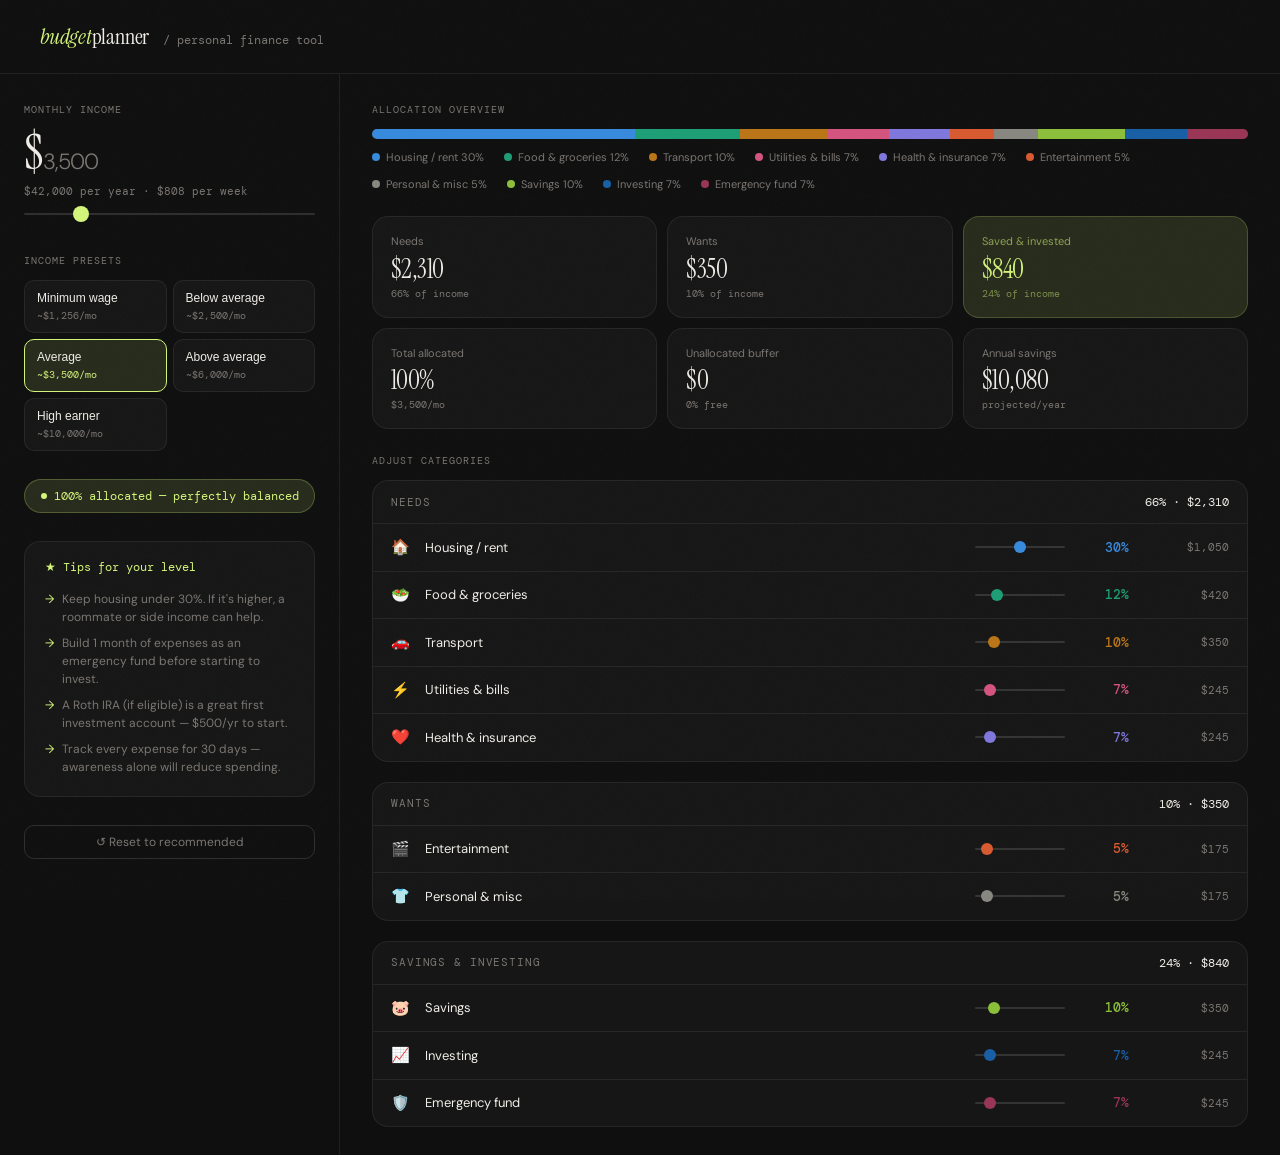
==== index.html @ ee531016 "Rename main HTML file to index" ====
<!DOCTYPE html>
<html lang="en">
<head>
<meta charset="UTF-8">
<meta name="viewport" content="width=device-width, initial-scale=1.0">
<title>Budget Planner</title>
<link rel="preconnect" href="https://fonts.googleapis.com">
<link rel="preconnect" href="https://fonts.gstatic.com" crossorigin>
<link href="https://fonts.googleapis.com/css2?family=DM+Mono:wght@400;500&family=Instrument+Serif:ital@0;1&family=DM+Sans:wght@300;400;500&display=swap" rel="stylesheet">
<style>
:root {
  --bg: #0f0f0f;
  --surface: #161616;
  --surface2: #1e1e1e;
  --border: rgba(255,255,255,0.07);
  --border2: rgba(255,255,255,0.13);
  --text: #f0ede8;
  --muted: #7a7672;
  --accent: #d4f57a;
  --accent-dim: rgba(212,245,122,0.12);
  --danger: #f56a6a;
  --danger-dim: rgba(245,106,106,0.12);
  --warn: #f5c56a;
  --warn-dim: rgba(245,197,106,0.12);
  --radius: 10px;
  --radius-lg: 16px;
  --font-display: 'Instrument Serif', serif;
  --font-body: 'DM Sans', sans-serif;
  --font-mono: 'DM Mono', monospace;
}

*, *::before, *::after { box-sizing: border-box; margin: 0; padding: 0; }

body {
  background: var(--bg);
  color: var(--text);
  font-family: var(--font-body);
  font-size: 14px;
  min-height: 100vh;
  line-height: 1.5;
}

.grain {
  position: fixed;
  inset: 0;
  pointer-events: none;
  z-index: 999;
  opacity: 0.025;
  background-image: url("data:image/svg+xml,%3Csvg viewBox='0 0 256 256' xmlns='http://www.w3.org/2000/svg'%3E%3Cfilter id='noise'%3E%3CfeTurbulence type='fractalNoise' baseFrequency='0.9' numOctaves='4' stitchTiles='stitch'/%3E%3C/filter%3E%3Crect width='100%25' height='100%25' filter='url(%23noise)'/%3E%3C/svg%3E");
  background-size: 180px;
}

header {
  border-bottom: 1px solid var(--border);
  padding: 20px 40px;
  display: flex;
  align-items: baseline;
  gap: 14px;
}

.logo {
  font-family: var(--font-display);
  font-size: 22px;
  color: var(--text);
  letter-spacing: -0.01em;
}

.logo em { font-style: italic; color: var(--accent); }

.logo-sub {
  font-size: 12px;
  color: var(--muted);
  font-family: var(--font-mono);
}

.app {
  display: grid;
  grid-template-columns: 340px 1fr;
  min-height: calc(100vh - 61px);
}

.sidebar {
  border-right: 1px solid var(--border);
  padding: 28px 24px;
  display: flex;
  flex-direction: column;
  gap: 28px;
}

.main {
  padding: 28px 32px;
  display: flex;
  flex-direction: column;
  gap: 24px;
}

.section-label {
  font-family: var(--font-mono);
  font-size: 10px;
  color: var(--muted);
  text-transform: uppercase;
  letter-spacing: .1em;
  margin-bottom: 12px;
}

.income-display {
  font-family: var(--font-display);
  font-size: 48px;
  line-height: 1;
  letter-spacing: -0.02em;
  color: var(--text);
}

.income-display span {
  font-size: 22px;
  color: var(--muted);
  font-family: var(--font-body);
  font-weight: 300;
}

.income-annual {
  font-family: var(--font-mono);
  font-size: 11px;
  color: var(--muted);
  margin-top: 6px;
}

input[type=range] {
  -webkit-appearance: none;
  appearance: none;
  width: 100%;
  height: 2px;
  background: var(--border2);
  border-radius: 1px;
  outline: none;
  cursor: pointer;
  margin: 10px 0;
}

input[type=range]::-webkit-slider-thumb {
  -webkit-appearance: none;
  appearance: none;
  width: 16px;
  height: 16px;
  border-radius: 50%;
  background: var(--accent);
  cursor: pointer;
  transition: transform .15s;
}

input[type=range]::-webkit-slider-thumb:hover { transform: scale(1.2); }

input[type=range].cat-sl::-webkit-slider-thumb {
  width: 12px;
  height: 12px;
}

.preset-grid {
  display: grid;
  grid-template-columns: 1fr 1fr;
  gap: 6px;
}

.preset-btn {
  background: var(--surface);
  border: 1px solid var(--border);
  border-radius: var(--radius);
  padding: 10px 12px;
  cursor: pointer;
  text-align: left;
  transition: border-color .15s, background .15s;
  color: var(--text);
}

.preset-btn:hover {
  border-color: var(--border2);
  background: var(--surface2);
}

.preset-btn.active {
  border-color: var(--accent);
  background: var(--accent-dim);
}

.preset-btn .p-name {
  font-size: 12px;
  font-weight: 500;
  display: block;
  margin-bottom: 2px;
}

.preset-btn .p-val {
  font-family: var(--font-mono);
  font-size: 10px;
  color: var(--muted);
}

.preset-btn.active .p-val { color: var(--accent); }

.status-pill {
  display: inline-flex;
  align-items: center;
  gap: 7px;
  padding: 7px 14px;
  border-radius: 999px;
  font-size: 12px;
  font-family: var(--font-mono);
  border: 1px solid;
  width: 100%;
  justify-content: center;
}

.status-ok { background: var(--accent-dim); color: var(--accent); border-color: rgba(212,245,122,0.25); }
.status-warn { background: var(--warn-dim); color: var(--warn); border-color: rgba(245,197,106,0.25); }
.status-over { background: var(--danger-dim); color: var(--danger); border-color: rgba(245,106,106,0.25); }

.dot { width: 6px; height: 6px; border-radius: 50%; background: currentColor; flex-shrink: 0; }

.snapshot-grid {
  display: grid;
  grid-template-columns: repeat(3, 1fr);
  gap: 10px;
}

.metric {
  background: var(--surface);
  border: 1px solid var(--border);
  border-radius: var(--radius-lg);
  padding: 16px 18px;
}

.metric-label { font-size: 11px; color: var(--muted); margin-bottom: 6px; }

.metric-val {
  font-family: var(--font-display);
  font-size: 26px;
  letter-spacing: -0.02em;
  color: var(--text);
  line-height: 1;
}

.metric-sub { font-size: 10px; color: var(--muted); font-family: var(--font-mono); margin-top: 4px; }

.metric.accent-card {
  background: var(--accent-dim);
  border-color: rgba(212,245,122,0.2);
}

.metric.accent-card .metric-val { color: var(--accent); }
.metric.accent-card .metric-label { color: rgba(212,245,122,0.6); }
.metric.accent-card .metric-sub { color: rgba(212,245,122,0.5); }

.bar-wrap {
  height: 10px;
  border-radius: 5px;
  overflow: hidden;
  display: flex;
  background: var(--surface2);
}

.bar-seg { height: 100%; transition: width .3s cubic-bezier(.4,0,.2,1); }

.groups {
  display: flex;
  flex-direction: column;
  gap: 20px;
}

.group-block {
  background: var(--surface);
  border: 1px solid var(--border);
  border-radius: var(--radius-lg);
  overflow: hidden;
}

.group-header {
  padding: 12px 18px;
  border-bottom: 1px solid var(--border);
  display: flex;
  align-items: center;
  justify-content: space-between;
}

.group-title {
  font-size: 11px;
  font-family: var(--font-mono);
  text-transform: uppercase;
  letter-spacing: .08em;
  color: var(--muted);
}

.group-total {
  font-family: var(--font-mono);
  font-size: 12px;
  color: var(--text);
}

.cat-row {
  display: grid;
  grid-template-columns: 22px 1fr 90px 52px 88px;
  align-items: center;
  gap: 12px;
  padding: 12px 18px;
  border-bottom: 1px solid var(--border);
  transition: background .1s;
}

.cat-row:last-child { border-bottom: none; }
.cat-row:hover { background: var(--surface2); }

.cat-icon { font-size: 15px; }

.cat-name {
  font-size: 13px;
  color: var(--text);
  font-weight: 400;
}

.cat-pct {
  font-family: var(--font-mono);
  font-size: 13px;
  font-weight: 500;
  text-align: right;
}

.cat-amt {
  font-family: var(--font-mono);
  font-size: 11px;
  color: var(--muted);
  text-align: right;
}

.legend-row {
  display: flex;
  flex-wrap: wrap;
  gap: 10px 20px;
}

.legend-item {
  display: flex;
  align-items: center;
  gap: 6px;
  font-size: 11px;
  color: var(--muted);
}

.legend-dot {
  width: 8px;
  height: 8px;
  border-radius: 50%;
  flex-shrink: 0;
}

.reset-btn {
  background: transparent;
  border: 1px solid var(--border2);
  border-radius: var(--radius);
  padding: 8px 14px;
  color: var(--muted);
  font-size: 12px;
  cursor: pointer;
  font-family: var(--font-body);
  transition: color .15s, border-color .15s;
  display: flex;
  align-items: center;
  gap: 6px;
  width: 100%;
  justify-content: center;
}

.reset-btn:hover { color: var(--text); border-color: var(--border2); }

.tip-block {
  background: var(--surface);
  border: 1px solid var(--border);
  border-radius: var(--radius-lg);
  padding: 16px 20px;
}

.tip-title {
  font-size: 12px;
  color: var(--accent);
  font-family: var(--font-mono);
  margin-bottom: 10px;
  display: flex;
  align-items: center;
  gap: 6px;
}

.tip-item {
  font-size: 12px;
  color: var(--muted);
  padding: 4px 0;
  display: flex;
  gap: 8px;
  line-height: 1.5;
}

.tip-item::before { content: '→'; color: var(--accent); flex-shrink: 0; }

@media (max-width: 900px) {
  .app { grid-template-columns: 1fr; }
  .sidebar { border-right: none; border-bottom: 1px solid var(--border); }
  header { padding: 16px 20px; }
  .main { padding: 20px; }
  .sidebar { padding: 20px; }
  .income-display { font-size: 36px; }
  .snapshot-grid { grid-template-columns: repeat(2, 1fr); }
}

@media (max-width: 480px) {
  .cat-row { grid-template-columns: 22px 1fr 44px 70px; }
  .cat-amt { display: none; }
  .snapshot-grid { grid-template-columns: 1fr 1fr; }
}

.fade-in {
  animation: fadeIn .4s ease both;
}

@keyframes fadeIn {
  from { opacity: 0; transform: translateY(6px); }
  to { opacity: 1; transform: translateY(0); }
}
</style>
</head>
<body>
<div class="grain"></div>

<header>
  <div class="logo"><em>budget</em>planner</div>
  <div class="logo-sub">/ personal finance tool</div>
</header>

<div class="app">
  <aside class="sidebar fade-in">
    <div>
      <div class="section-label">Monthly income</div>
      <div class="income-display" id="income-disp">$<span id="income-int">3,500</span></div>
      <div class="income-annual" id="income-annual">$42,000 per year</div>
      <input type="range" id="income-sl" min="1000" max="15000" step="50" value="3500">
    </div>

    <div>
      <div class="section-label">Income presets</div>
      <div class="preset-grid" id="preset-grid">
        <button class="preset-btn" onclick="setIncome(1256,this)">
          <span class="p-name">Minimum wage</span>
          <span class="p-val">~$1,256/mo</span>
        </button>
        <button class="preset-btn" onclick="setIncome(2500,this)">
          <span class="p-name">Below average</span>
          <span class="p-val">~$2,500/mo</span>
        </button>
        <button class="preset-btn active" onclick="setIncome(3500,this)">
          <span class="p-name">Average</span>
          <span class="p-val">~$3,500/mo</span>
        </button>
        <button class="preset-btn" onclick="setIncome(6000,this)">
          <span class="p-name">Above average</span>
          <span class="p-val">~$6,000/mo</span>
        </button>
        <button class="preset-btn" onclick="setIncome(10000,this)">
          <span class="p-name">High earner</span>
          <span class="p-val">~$10,000/mo</span>
        </button>
      </div>
    </div>

    <div>
      <div id="status-pill" class="status-pill status-ok">
        <span class="dot"></span>
        <span id="status-text">12% unallocated</span>
      </div>
    </div>

    <div id="tip-block" class="tip-block">
      <div class="tip-title">&#x2605; Tips for your level</div>
      <div id="tips-content"></div>
    </div>

    <button class="reset-btn" onclick="resetDefaults()">
      ↺ Reset to recommended
    </button>
  </aside>

  <main class="main fade-in">
    <div>
      <div class="section-label">Allocation overview</div>
      <div class="bar-wrap" id="stacked-bar" style="margin-bottom:10px"></div>
      <div class="legend-row" id="legend-row"></div>
    </div>

    <div>
      <div class="snapshot-grid" id="snapshot-grid"></div>
    </div>

    <div>
      <div class="section-label">Adjust categories</div>
      <div class="groups" id="groups"></div>
    </div>
  </main>
</div>

<script>
const CATS = [
  {key:'rent',    label:'Housing / rent',     icon:'🏠', color:'#378ADD', def:30, group:'Needs'},
  {key:'food',    label:'Food & groceries',   icon:'🥗', color:'#1D9E75', def:12, group:'Needs'},
  {key:'trans',   label:'Transport',          icon:'🚗', color:'#BA7517', def:10, group:'Needs'},
  {key:'util',    label:'Utilities & bills',  icon:'⚡', color:'#D4537E', def:7,  group:'Needs'},
  {key:'health',  label:'Health & insurance', icon:'❤️', color:'#7F77DD', def:7,  group:'Needs'},
  {key:'ent',     label:'Entertainment',      icon:'🎬', color:'#D85A30', def:5,  group:'Wants'},
  {key:'personal',label:'Personal & misc',    icon:'👕', color:'#888780', def:5,  group:'Wants'},
  {key:'savings', label:'Savings',            icon:'🐷', color:'#8BBF3A', def:10, group:'Savings & investing'},
  {key:'invest',  label:'Investing',          icon:'📈', color:'#185FA5', def:7,  group:'Savings & investing'},
  {key:'emerg',   label:'Emergency fund',     icon:'🛡️', color:'#993556', def:7,  group:'Savings & investing'},
];

let pcts = {};
let income = 3500;
CATS.forEach(c => pcts[c.key] = c.def);

const fmt = n => '$' + Math.round(n).toLocaleString();
const totalPct = () => CATS.reduce((a,c) => a + pcts[c.key], 0);

function getTips(inc) {
  if(inc <= 1500) return [
    'Prioritize housing, food, and a small emergency buffer before anything else.',
    'Look into housing assistance, food banks, and utility relief programs in your area.',
    'Even $20–$50/mo saved builds a powerful habit — automate it on payday.',
    'Cooking at home and public transport are your two biggest cost levers.'
  ];
  if(inc <= 3500) return [
    'Keep housing under 30%. If it\'s higher, a roommate or side income can help.',
    'Build 1 month of expenses as an emergency fund before starting to invest.',
    'A Roth IRA (if eligible) is a great first investment account — $500/yr to start.',
    'Track every expense for 30 days — awareness alone will reduce spending.'
  ];
  if(inc <= 7000) return [
    'Follow 50/30/20: 50% needs, 30% wants, 20% savings & investments.',
    'Max out your employer 401k match first — it\'s a guaranteed 50–100% return.',
    'After a 3–6 month emergency fund, shift extra to index fund investing.',
    'Automate savings transfers on payday so you never see the money in checking.'
  ];
  return [
    'At this level, lifestyle creep is the biggest risk — lock in your savings % first.',
    'Max your 401k ($23,500/yr) and HSA ($4,150 single) for tax advantages.',
    'After maxing tax-advantaged accounts, open a taxable brokerage for more.',
    'A fee-only financial advisor for a one-time plan can pay for itself many times over.'
  ];
}

function render() {
  const tot = totalPct();
  const rem = 100 - tot;

  document.getElementById('income-int').textContent = Math.round(income).toLocaleString();
  document.getElementById('income-annual').textContent = fmt(income * 12) + ' per year · ' + fmt(income / 4.33) + ' per week';
  document.getElementById('income-sl').value = income;

  const bar = document.getElementById('stacked-bar');
  bar.innerHTML = CATS.map(c =>
    `<div class="bar-seg" style="width:${pcts[c.key]}%;background:${c.color}" title="${c.label}: ${pcts[c.key]}%"></div>`
  ).join('');

  const legend = document.getElementById('legend-row');
  legend.innerHTML = CATS.map(c =>
    `<span class="legend-item"><span class="legend-dot" style="background:${c.color}"></span>${c.label} ${pcts[c.key]}%</span>`
  ).join('');

  const pill = document.getElementById('status-pill');
  const stxt = document.getElementById('status-text');
  if (rem > 0) {
    pill.className = 'status-pill status-ok';
    stxt.textContent = rem + '% unallocated — ' + fmt(income * rem / 100) + '/mo free';
  } else if (rem === 0) {
    pill.className = 'status-pill status-ok';
    stxt.textContent = '100% allocated — perfectly balanced';
  } else {
    pill.className = 'status-pill status-over';
    stxt.textContent = 'Over budget by ' + Math.abs(rem) + '% — reduce some categories';
  }

  const needs = ['rent','food','trans','util','health'].reduce((a,k) => a + pcts[k], 0);
  const wants = ['ent','personal'].reduce((a,k) => a + pcts[k], 0);
  const saves = ['savings','invest','emerg'].reduce((a,k) => a + pcts[k], 0);
  const unalloc = Math.max(0, rem);
  document.getElementById('snapshot-grid').innerHTML = `
    <div class="metric"><div class="metric-label">Needs</div><div class="metric-val">${fmt(income*needs/100)}</div><div class="metric-sub">${needs}% of income</div></div>
    <div class="metric"><div class="metric-label">Wants</div><div class="metric-val">${fmt(income*wants/100)}</div><div class="metric-sub">${wants}% of income</div></div>
    <div class="metric accent-card"><div class="metric-label">Saved &amp; invested</div><div class="metric-val">${fmt(income*saves/100)}</div><div class="metric-sub">${saves}% of income</div></div>
    <div class="metric"><div class="metric-label">Total allocated</div><div class="metric-val" style="color:${rem<0?'var(--danger)':'var(--text)'}">${tot}%</div><div class="metric-sub">${fmt(income*tot/100)}/mo</div></div>
    <div class="metric"><div class="metric-label">Unallocated buffer</div><div class="metric-val">${fmt(income*unalloc/100)}</div><div class="metric-sub">${unalloc}% free</div></div>
    <div class="metric"><div class="metric-label">Annual savings</div><div class="metric-val">${fmt(income*saves/100*12)}</div><div class="metric-sub">projected/year</div></div>
  `;

  const tips = getTips(income);
  document.getElementById('tips-content').innerHTML = tips.map(t =>
    `<div class="tip-item">${t}</div>`
  ).join('');

  CATS.forEach(c => {
    const sl = document.getElementById('sl-' + c.key);
    const pe = document.getElementById('pct-' + c.key);
    const ae = document.getElementById('amt-' + c.key);
    if (sl) sl.value = pcts[c.key];
    if (pe) pe.textContent = pcts[c.key] + '%';
    if (ae) ae.textContent = fmt(income * pcts[c.key] / 100);
    if (pe) pe.style.color = CATS.find(x=>x.key===c.key).color;
  });

  const groups = ['Needs', 'Wants', 'Savings & investing'];
  groups.forEach(g => {
    const cats = CATS.filter(c => c.group === g);
    const gtot = cats.reduce((a,c) => a + pcts[c.key], 0);
    const el = document.getElementById('gtot-' + g.replace(/[^a-z]/gi,''));
    if (el) el.textContent = gtot + '% · ' + fmt(income * gtot / 100);
  });
}

function buildGroups() {
  const groups = ['Needs', 'Wants', 'Savings & investing'];
  let html = '';
  groups.forEach(g => {
    const cats = CATS.filter(c => c.group === g);
    const gid = g.replace(/[^a-z]/gi,'');
    html += `<div class="group-block">
      <div class="group-header">
        <span class="group-title">${g}</span>
        <span class="group-total" id="gtot-${gid}"></span>
      </div>`;
    cats.forEach(c => {
      html += `<div class="cat-row">
        <span class="cat-icon">${c.icon}</span>
        <span class="cat-name">${c.label}</span>
        <input type="range" class="cat-sl" id="sl-${c.key}" min="0" max="60" step="1" value="${pcts[c.key]}"
          oninput="onSlide('${c.key}', this.value)"
          style="--thumb:${c.color}">
        <span class="cat-pct" id="pct-${c.key}">${pcts[c.key]}%</span>
        <span class="cat-amt" id="amt-${c.key}"></span>
      </div>`;
    });
    html += '</div>';
  });
  document.getElementById('groups').innerHTML = html;

  document.querySelectorAll('.cat-sl').forEach(sl => {
    const key = sl.id.replace('sl-','');
    const cat = CATS.find(c => c.key === key);
    sl.style.setProperty('--thumb-color', cat.color);
    sl.addEventListener('input', e => onSlide(key, e.target.value));
  });
}

const thumbStyle = document.createElement('style');
thumbStyle.textContent = CATS.map(c =>
  `#sl-${c.key}::-webkit-slider-thumb { background: ${c.color}; }`
).join('\n');
document.head.appendChild(thumbStyle);

function onSlide(key, val) {
  pcts[key] = parseInt(val);
  render();
}

function setIncome(val, btn) {
  income = val;
  document.getElementById('income-sl').value = val;
  document.querySelectorAll('.preset-btn').forEach(b => b.classList.remove('active'));
  if (btn) btn.classList.add('active');
  render();
}

function resetDefaults() {
  CATS.forEach(c => pcts[c.key] = c.def);
  income = 3500;
  document.getElementById('income-sl').value = 3500;
  document.querySelectorAll('.preset-btn').forEach(b => b.classList.remove('active'));
  document.querySelectorAll('.preset-btn')[2].classList.add('active');
  render();
}

document.getElementById('income-sl').addEventListener('input', e => {
  income = parseInt(e.target.value);
  document.querySelectorAll('.preset-btn').forEach(b => b.classList.remove('active'));
  render();
});

buildGroups();
render();
</script>
</body>
</html>
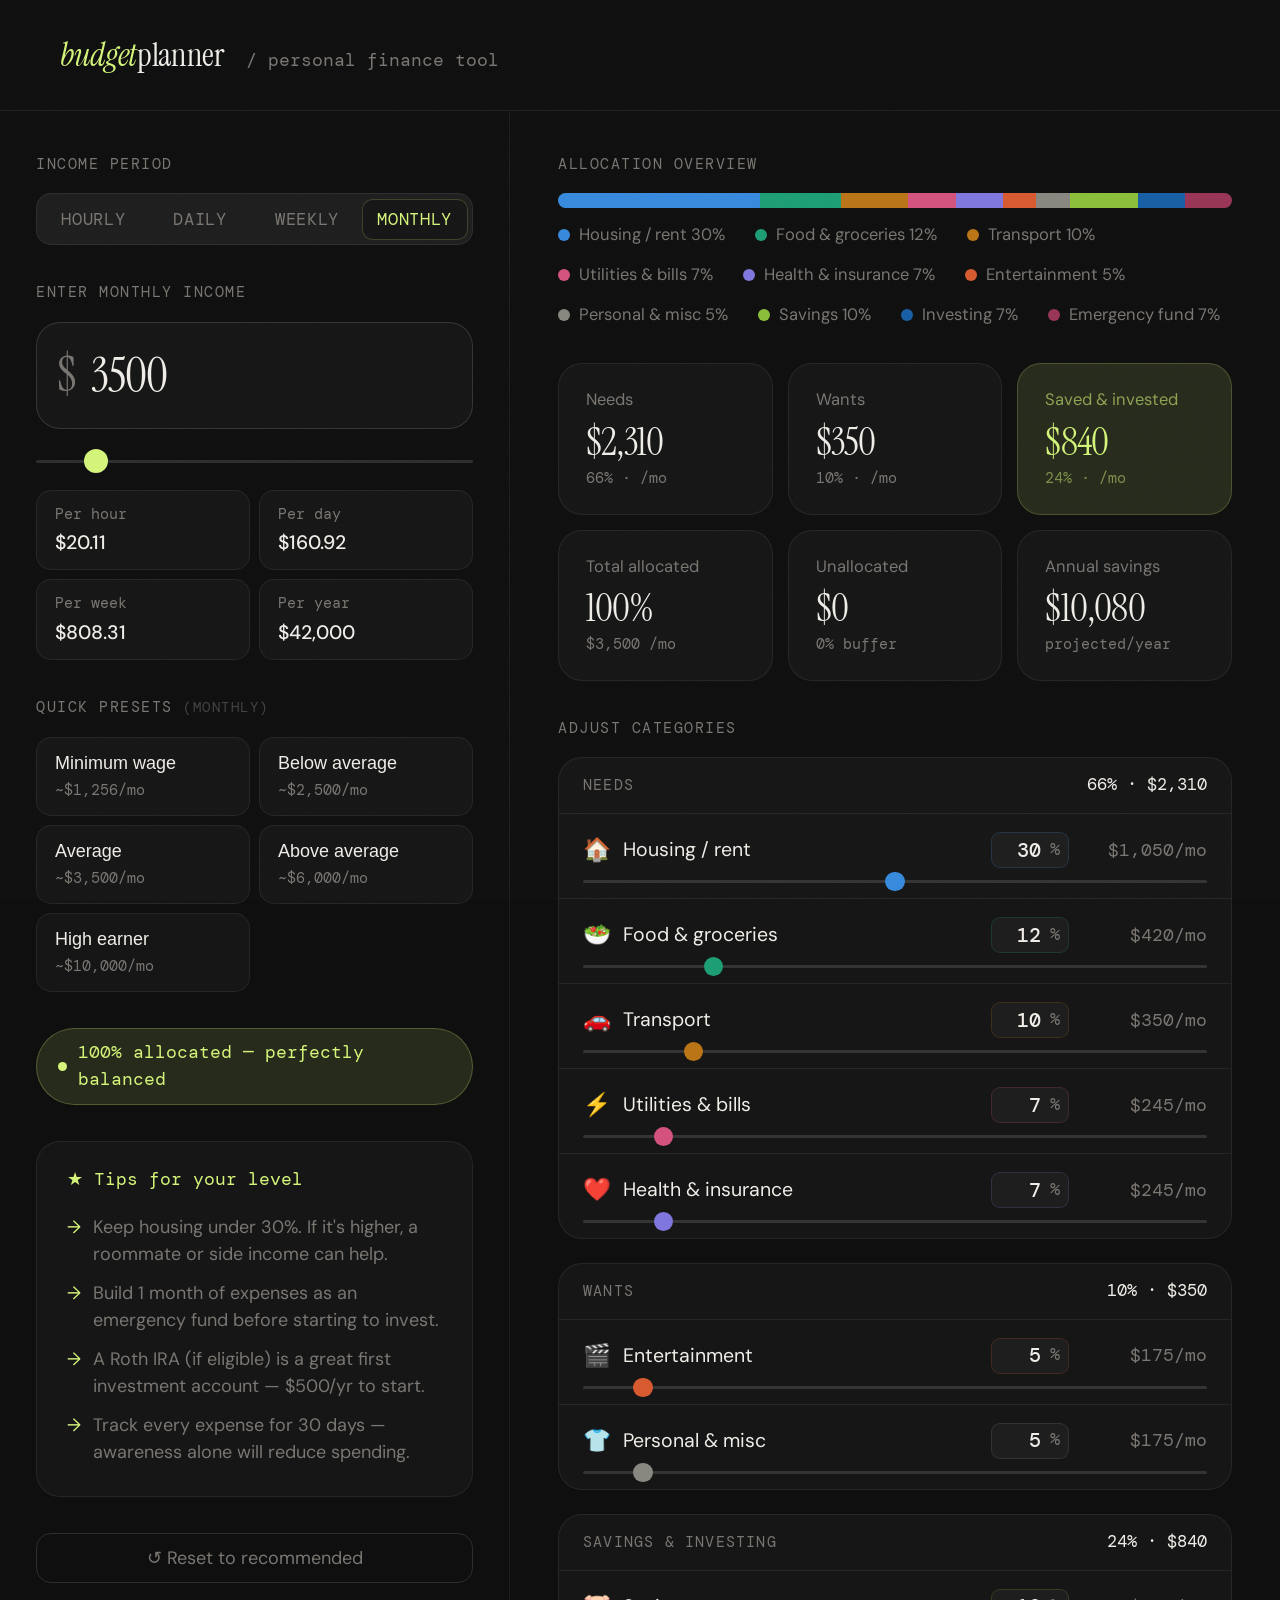
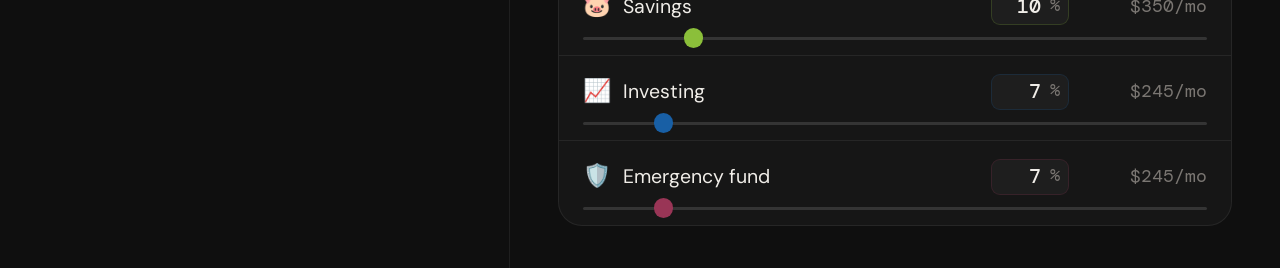
==== commit e0eb6300: "Add base styles and layout for application UI - Introduced a new CSS file with root variables for co" ====
--- a/index.html
+++ b/index.html
@@ -7,422 +7,8 @@
 <link rel="preconnect" href="https://fonts.googleapis.com">
 <link rel="preconnect" href="https://fonts.gstatic.com" crossorigin>
 <link href="https://fonts.googleapis.com/css2?family=DM+Mono:wght@400;500&family=Instrument+Serif:ital@0;1&family=DM+Sans:wght@300;400;500&display=swap" rel="stylesheet">
-<style>
-:root {
-  --bg: #0f0f0f;
-  --surface: #161616;
-  --surface2: #1e1e1e;
-  --border: rgba(255,255,255,0.07);
-  --border2: rgba(255,255,255,0.13);
-  --text: #f0ede8;
-  --muted: #7a7672;
-  --accent: #d4f57a;
-  --accent-dim: rgba(212,245,122,0.12);
-  --danger: #f56a6a;
-  --danger-dim: rgba(245,106,106,0.12);
-  --warn: #f5c56a;
-  --warn-dim: rgba(245,197,106,0.12);
-  --radius: 10px;
-  --radius-lg: 16px;
-  --font-display: 'Instrument Serif', serif;
-  --font-body: 'DM Sans', sans-serif;
-  --font-mono: 'DM Mono', monospace;
-}
-
-*, *::before, *::after { box-sizing: border-box; margin: 0; padding: 0; }
-
-body {
-  background: var(--bg);
-  color: var(--text);
-  font-family: var(--font-body);
-  font-size: 14px;
-  min-height: 100vh;
-  line-height: 1.5;
-}
-
-.grain {
-  position: fixed;
-  inset: 0;
-  pointer-events: none;
-  z-index: 999;
-  opacity: 0.025;
-  background-image: url("data:image/svg+xml,%3Csvg viewBox='0 0 256 256' xmlns='http://www.w3.org/2000/svg'%3E%3Cfilter id='noise'%3E%3CfeTurbulence type='fractalNoise' baseFrequency='0.9' numOctaves='4' stitchTiles='stitch'/%3E%3C/filter%3E%3Crect width='100%25' height='100%25' filter='url(%23noise)'/%3E%3C/svg%3E");
-  background-size: 180px;
-}
-
-header {
-  border-bottom: 1px solid var(--border);
-  padding: 20px 40px;
-  display: flex;
-  align-items: baseline;
-  gap: 14px;
-}
-
-.logo {
-  font-family: var(--font-display);
-  font-size: 22px;
-  color: var(--text);
-  letter-spacing: -0.01em;
-}
-
-.logo em { font-style: italic; color: var(--accent); }
-
-.logo-sub {
-  font-size: 12px;
-  color: var(--muted);
-  font-family: var(--font-mono);
-}
-
-.app {
-  display: grid;
-  grid-template-columns: 340px 1fr;
-  min-height: calc(100vh - 61px);
-}
-
-.sidebar {
-  border-right: 1px solid var(--border);
-  padding: 28px 24px;
-  display: flex;
-  flex-direction: column;
-  gap: 28px;
-}
-
-.main {
-  padding: 28px 32px;
-  display: flex;
-  flex-direction: column;
-  gap: 24px;
-}
-
-.section-label {
-  font-family: var(--font-mono);
-  font-size: 10px;
-  color: var(--muted);
-  text-transform: uppercase;
-  letter-spacing: .1em;
-  margin-bottom: 12px;
-}
-
-.income-display {
-  font-family: var(--font-display);
-  font-size: 48px;
-  line-height: 1;
-  letter-spacing: -0.02em;
-  color: var(--text);
-}
-
-.income-display span {
-  font-size: 22px;
-  color: var(--muted);
-  font-family: var(--font-body);
-  font-weight: 300;
-}
-
-.income-annual {
-  font-family: var(--font-mono);
-  font-size: 11px;
-  color: var(--muted);
-  margin-top: 6px;
-}
-
-input[type=range] {
-  -webkit-appearance: none;
-  appearance: none;
-  width: 100%;
-  height: 2px;
-  background: var(--border2);
-  border-radius: 1px;
-  outline: none;
-  cursor: pointer;
-  margin: 10px 0;
-}
-
-input[type=range]::-webkit-slider-thumb {
-  -webkit-appearance: none;
-  appearance: none;
-  width: 16px;
-  height: 16px;
-  border-radius: 50%;
-  background: var(--accent);
-  cursor: pointer;
-  transition: transform .15s;
-}
-
-input[type=range]::-webkit-slider-thumb:hover { transform: scale(1.2); }
-
-input[type=range].cat-sl::-webkit-slider-thumb {
-  width: 12px;
-  height: 12px;
-}
-
-.preset-grid {
-  display: grid;
-  grid-template-columns: 1fr 1fr;
-  gap: 6px;
-}
-
-.preset-btn {
-  background: var(--surface);
-  border: 1px solid var(--border);
-  border-radius: var(--radius);
-  padding: 10px 12px;
-  cursor: pointer;
-  text-align: left;
-  transition: border-color .15s, background .15s;
-  color: var(--text);
-}
-
-.preset-btn:hover {
-  border-color: var(--border2);
-  background: var(--surface2);
-}
-
-.preset-btn.active {
-  border-color: var(--accent);
-  background: var(--accent-dim);
-}
-
-.preset-btn .p-name {
-  font-size: 12px;
-  font-weight: 500;
-  display: block;
-  margin-bottom: 2px;
-}
-
-.preset-btn .p-val {
-  font-family: var(--font-mono);
-  font-size: 10px;
-  color: var(--muted);
-}
-
-.preset-btn.active .p-val { color: var(--accent); }
-
-.status-pill {
-  display: inline-flex;
-  align-items: center;
-  gap: 7px;
-  padding: 7px 14px;
-  border-radius: 999px;
-  font-size: 12px;
-  font-family: var(--font-mono);
-  border: 1px solid;
-  width: 100%;
-  justify-content: center;
-}
-
-.status-ok { background: var(--accent-dim); color: var(--accent); border-color: rgba(212,245,122,0.25); }
-.status-warn { background: var(--warn-dim); color: var(--warn); border-color: rgba(245,197,106,0.25); }
-.status-over { background: var(--danger-dim); color: var(--danger); border-color: rgba(245,106,106,0.25); }
-
-.dot { width: 6px; height: 6px; border-radius: 50%; background: currentColor; flex-shrink: 0; }
-
-.snapshot-grid {
-  display: grid;
-  grid-template-columns: repeat(3, 1fr);
-  gap: 10px;
-}
-
-.metric {
-  background: var(--surface);
-  border: 1px solid var(--border);
-  border-radius: var(--radius-lg);
-  padding: 16px 18px;
-}
-
-.metric-label { font-size: 11px; color: var(--muted); margin-bottom: 6px; }
-
-.metric-val {
-  font-family: var(--font-display);
-  font-size: 26px;
-  letter-spacing: -0.02em;
-  color: var(--text);
-  line-height: 1;
-}
-
-.metric-sub { font-size: 10px; color: var(--muted); font-family: var(--font-mono); margin-top: 4px; }
-
-.metric.accent-card {
-  background: var(--accent-dim);
-  border-color: rgba(212,245,122,0.2);
-}
-
-.metric.accent-card .metric-val { color: var(--accent); }
-.metric.accent-card .metric-label { color: rgba(212,245,122,0.6); }
-.metric.accent-card .metric-sub { color: rgba(212,245,122,0.5); }
-
-.bar-wrap {
-  height: 10px;
-  border-radius: 5px;
-  overflow: hidden;
-  display: flex;
-  background: var(--surface2);
-}
-
-.bar-seg { height: 100%; transition: width .3s cubic-bezier(.4,0,.2,1); }
-
-.groups {
-  display: flex;
-  flex-direction: column;
-  gap: 20px;
-}
-
-.group-block {
-  background: var(--surface);
-  border: 1px solid var(--border);
-  border-radius: var(--radius-lg);
-  overflow: hidden;
-}
-
-.group-header {
-  padding: 12px 18px;
-  border-bottom: 1px solid var(--border);
-  display: flex;
-  align-items: center;
-  justify-content: space-between;
-}
-
-.group-title {
-  font-size: 11px;
-  font-family: var(--font-mono);
-  text-transform: uppercase;
-  letter-spacing: .08em;
-  color: var(--muted);
-}
-
-.group-total {
-  font-family: var(--font-mono);
-  font-size: 12px;
-  color: var(--text);
-}
-
-.cat-row {
-  display: grid;
-  grid-template-columns: 22px 1fr 90px 52px 88px;
-  align-items: center;
-  gap: 12px;
-  padding: 12px 18px;
-  border-bottom: 1px solid var(--border);
-  transition: background .1s;
-}
-
-.cat-row:last-child { border-bottom: none; }
-.cat-row:hover { background: var(--surface2); }
-
-.cat-icon { font-size: 15px; }
-
-.cat-name {
-  font-size: 13px;
-  color: var(--text);
-  font-weight: 400;
-}
-
-.cat-pct {
-  font-family: var(--font-mono);
-  font-size: 13px;
-  font-weight: 500;
-  text-align: right;
-}
-
-.cat-amt {
-  font-family: var(--font-mono);
-  font-size: 11px;
-  color: var(--muted);
-  text-align: right;
-}
-
-.legend-row {
-  display: flex;
-  flex-wrap: wrap;
-  gap: 10px 20px;
-}
-
-.legend-item {
-  display: flex;
-  align-items: center;
-  gap: 6px;
-  font-size: 11px;
-  color: var(--muted);
-}
-
-.legend-dot {
-  width: 8px;
-  height: 8px;
-  border-radius: 50%;
-  flex-shrink: 0;
-}
-
-.reset-btn {
-  background: transparent;
-  border: 1px solid var(--border2);
-  border-radius: var(--radius);
-  padding: 8px 14px;
-  color: var(--muted);
-  font-size: 12px;
-  cursor: pointer;
-  font-family: var(--font-body);
-  transition: color .15s, border-color .15s;
-  display: flex;
-  align-items: center;
-  gap: 6px;
-  width: 100%;
-  justify-content: center;
-}
-
-.reset-btn:hover { color: var(--text); border-color: var(--border2); }
-
-.tip-block {
-  background: var(--surface);
-  border: 1px solid var(--border);
-  border-radius: var(--radius-lg);
-  padding: 16px 20px;
-}
-
-.tip-title {
-  font-size: 12px;
-  color: var(--accent);
-  font-family: var(--font-mono);
-  margin-bottom: 10px;
-  display: flex;
-  align-items: center;
-  gap: 6px;
-}
-
-.tip-item {
-  font-size: 12px;
-  color: var(--muted);
-  padding: 4px 0;
-  display: flex;
-  gap: 8px;
-  line-height: 1.5;
-}
-
-.tip-item::before { content: '→'; color: var(--accent); flex-shrink: 0; }
-
-@media (max-width: 900px) {
-  .app { grid-template-columns: 1fr; }
-  .sidebar { border-right: none; border-bottom: 1px solid var(--border); }
-  header { padding: 16px 20px; }
-  .main { padding: 20px; }
-  .sidebar { padding: 20px; }
-  .income-display { font-size: 36px; }
-  .snapshot-grid { grid-template-columns: repeat(2, 1fr); }
-}
-
-@media (max-width: 480px) {
-  .cat-row { grid-template-columns: 22px 1fr 44px 70px; }
-  .cat-amt { display: none; }
-  .snapshot-grid { grid-template-columns: 1fr 1fr; }
-}
-
-.fade-in {
-  animation: fadeIn .4s ease both;
-}
-
-@keyframes fadeIn {
-  from { opacity: 0; transform: translateY(6px); }
-  to { opacity: 1; transform: translateY(0); }
-}
-</style>
+<link rel="stylesheet" href="style.css">
+
 </head>
 <body>
 <div class="grain"></div>
@@ -434,54 +20,70 @@
 
 <div class="app">
   <aside class="sidebar fade-in">
-    <div>
-      <div class="section-label">Monthly income</div>
-      <div class="income-display" id="income-disp">$<span id="income-int">3,500</span></div>
-      <div class="income-annual" id="income-annual">$42,000 per year</div>
-      <input type="range" id="income-sl" min="1000" max="15000" step="50" value="3500">
-    </div>
-
-    <div>
-      <div class="section-label">Income presets</div>
-      <div class="preset-grid" id="preset-grid">
-        <button class="preset-btn" onclick="setIncome(1256,this)">
-          <span class="p-name">Minimum wage</span>
-          <span class="p-val">~$1,256/mo</span>
-        </button>
-        <button class="preset-btn" onclick="setIncome(2500,this)">
-          <span class="p-name">Below average</span>
-          <span class="p-val">~$2,500/mo</span>
-        </button>
-        <button class="preset-btn active" onclick="setIncome(3500,this)">
-          <span class="p-name">Average</span>
-          <span class="p-val">~$3,500/mo</span>
-        </button>
-        <button class="preset-btn" onclick="setIncome(6000,this)">
-          <span class="p-name">Above average</span>
-          <span class="p-val">~$6,000/mo</span>
-        </button>
-        <button class="preset-btn" onclick="setIncome(10000,this)">
-          <span class="p-name">High earner</span>
-          <span class="p-val">~$10,000/mo</span>
-        </button>
+
+    <!-- Period selector -->
+    <div>
+      <div class="section-label">Income period</div>
+      <div class="period-tabs" id="period-tabs">
+        <button class="period-tab" data-period="hourly"  onclick="setPeriod('hourly',this)">Hourly</button>
+        <button class="period-tab" data-period="daily"   onclick="setPeriod('daily',this)">Daily</button>
+        <button class="period-tab" data-period="weekly"  onclick="setPeriod('weekly',this)">Weekly</button>
+        <button class="period-tab active" data-period="monthly" onclick="setPeriod('monthly',this)">Monthly</button>
       </div>
     </div>
 
+    <!-- Custom income input -->
+    <div>
+      <div class="section-label" id="input-label">Enter monthly income</div>
+      <div class="income-input-wrap">
+        <span class="income-prefix">$</span>
+        <input type="number" class="income-input" id="income-input"
+          placeholder="3,500" value="3500" min="0" step="1"
+          oninput="onIncomeInput(this.value)">
+      </div>
+      <!-- OR slider -->
+      <input type="range" id="income-sl" min="0" max="30000" step="50" value="3500">
+      <!-- Conversions -->
+      <div class="income-conversions" id="conv-chips"></div>
+    </div>
+
+    <!-- Presets -->
+    <div>
+      <div class="section-label">Quick presets <span style="font-size:9px;opacity:.5">(monthly)</span></div>
+      <div class="preset-grid">
+        <button class="preset-btn" onclick="applyPreset(1256,this)">
+          <span class="p-name">Minimum wage</span><span class="p-val">~$1,256/mo</span>
+        </button>
+        <button class="preset-btn" onclick="applyPreset(2500,this)">
+          <span class="p-name">Below average</span><span class="p-val">~$2,500/mo</span>
+        </button>
+        <button class="preset-btn" onclick="applyPreset(3500,this)">
+          <span class="p-name">Average</span><span class="p-val">~$3,500/mo</span>
+        </button>
+        <button class="preset-btn" onclick="applyPreset(6000,this)">
+          <span class="p-name">Above average</span><span class="p-val">~$6,000/mo</span>
+        </button>
+        <button class="preset-btn" onclick="applyPreset(10000,this)">
+          <span class="p-name">High earner</span><span class="p-val">~$10,000/mo</span>
+        </button>
+      </div>
+    </div>
+
+    <!-- Status -->
     <div>
       <div id="status-pill" class="status-pill status-ok">
         <span class="dot"></span>
-        <span id="status-text">12% unallocated</span>
+        <span id="status-text">—</span>
       </div>
     </div>
 
-    <div id="tip-block" class="tip-block">
-      <div class="tip-title">&#x2605; Tips for your level</div>
+    <!-- Tips -->
+    <div class="tip-block">
+      <div class="tip-title">★ Tips for your level</div>
       <div id="tips-content"></div>
     </div>
 
-    <button class="reset-btn" onclick="resetDefaults()">
-      ↺ Reset to recommended
-    </button>
+    <button class="reset-btn" onclick="resetDefaults()">↺ Reset to recommended</button>
   </aside>
 
   <main class="main fade-in">
@@ -490,11 +92,9 @@
       <div class="bar-wrap" id="stacked-bar" style="margin-bottom:10px"></div>
       <div class="legend-row" id="legend-row"></div>
     </div>
-
     <div>
       <div class="snapshot-grid" id="snapshot-grid"></div>
     </div>
-
     <div>
       <div class="section-label">Adjust categories</div>
       <div class="groups" id="groups"></div>
@@ -516,27 +116,54 @@
   {key:'emerg',   label:'Emergency fund',     icon:'🛡️', color:'#993556', def:7,  group:'Savings & investing'},
 ];
 
+// period → multiplier to convert input value to monthly
+const PERIODS = {
+  hourly:  { label: 'hourly',  toMonth: v => v * 8 * 21.75 },  // 8h/day, ~21.75 working days
+  daily:   { label: 'daily',   toMonth: v => v * 21.75 },
+  weekly:  { label: 'weekly',  toMonth: v => v * 4.33 },
+  monthly: { label: 'monthly', toMonth: v => v },
+};
+
+const PERIOD_SLIDER_MAX = { hourly: 200, daily: 1500, weekly: 5000, monthly: 30000 };
+const PERIOD_LABELS = { hourly:'hourly income', daily:'daily income', weekly:'weekly income', monthly:'monthly income' };
+
 let pcts = {};
-let income = 3500;
+let incomeMonthly = 3500; // always stored as monthly
+let currentPeriod = 'monthly';
+let rawInput = 3500; // the value as typed by user in their chosen period
+
 CATS.forEach(c => pcts[c.key] = c.def);
 
 const fmt = n => '$' + Math.round(n).toLocaleString();
+const fmtD = n => '$' + (Math.round(n * 100) / 100).toLocaleString(undefined, {minimumFractionDigits:2,maximumFractionDigits:2});
 const totalPct = () => CATS.reduce((a,c) => a + pcts[c.key], 0);
 
+function toMonthly(val, period) { return PERIODS[period].toMonth(val); }
+
+function getConversions(monthly) {
+  return {
+    hourly:  monthly / 8 / 21.75,
+    daily:   monthly / 21.75,
+    weekly:  monthly / 4.33,
+    monthly: monthly,
+    annual:  monthly * 12,
+  };
+}
+
 function getTips(inc) {
-  if(inc <= 1500) return [
+  if (inc <= 1500) return [
     'Prioritize housing, food, and a small emergency buffer before anything else.',
     'Look into housing assistance, food banks, and utility relief programs in your area.',
     'Even $20–$50/mo saved builds a powerful habit — automate it on payday.',
     'Cooking at home and public transport are your two biggest cost levers.'
   ];
-  if(inc <= 3500) return [
+  if (inc <= 3500) return [
     'Keep housing under 30%. If it\'s higher, a roommate or side income can help.',
     'Build 1 month of expenses as an emergency fund before starting to invest.',
     'A Roth IRA (if eligible) is a great first investment account — $500/yr to start.',
     'Track every expense for 30 days — awareness alone will reduce spending.'
   ];
-  if(inc <= 7000) return [
+  if (inc <= 7000) return [
     'Follow 50/30/20: 50% needs, 30% wants, 20% savings & investments.',
     'Max out your employer 401k match first — it\'s a guaranteed 50–100% return.',
     'After a 3–6 month emergency fund, shift extra to index fund investing.',
@@ -553,21 +180,42 @@
 function render() {
   const tot = totalPct();
   const rem = 100 - tot;
-
-  document.getElementById('income-int').textContent = Math.round(income).toLocaleString();
-  document.getElementById('income-annual').textContent = fmt(income * 12) + ' per year · ' + fmt(income / 4.33) + ' per week';
-  document.getElementById('income-sl').value = income;
-
-  const bar = document.getElementById('stacked-bar');
-  bar.innerHTML = CATS.map(c =>
+  const income = incomeMonthly;
+  const conv = getConversions(income);
+
+  // Input field & slider
+  document.getElementById('income-input').value = Math.round(rawInput);
+  document.getElementById('income-sl').value = rawInput;
+  document.getElementById('income-sl').max = PERIOD_SLIDER_MAX[currentPeriod];
+  document.getElementById('input-label').textContent = 'Enter ' + PERIOD_LABELS[currentPeriod];
+
+  // Conversion chips — show the OTHER periods
+  const chipOrder = [
+    {key:'hourly',  label:'Per hour',   val: conv.hourly},
+    {key:'daily',   label:'Per day',    val: conv.daily},
+    {key:'weekly',  label:'Per week',   val: conv.weekly},
+    {key:'monthly', label:'Per month',  val: conv.monthly},
+    {key:'annual',  label:'Per year',   val: conv.annual},
+  ].filter(c => c.key !== currentPeriod);
+
+  document.getElementById('conv-chips').innerHTML = chipOrder.map(c =>
+    `<div class="conv-chip">
+      <div class="conv-chip-label">${c.label}</div>
+      <div class="conv-chip-val">${c.key === 'annual' ? fmt(c.val) : fmtD(c.val)}</div>
+    </div>`
+  ).join('');
+
+  // Stacked bar
+  document.getElementById('stacked-bar').innerHTML = CATS.map(c =>
     `<div class="bar-seg" style="width:${pcts[c.key]}%;background:${c.color}" title="${c.label}: ${pcts[c.key]}%"></div>`
   ).join('');
 
-  const legend = document.getElementById('legend-row');
-  legend.innerHTML = CATS.map(c =>
+  // Legend
+  document.getElementById('legend-row').innerHTML = CATS.map(c =>
     `<span class="legend-item"><span class="legend-dot" style="background:${c.color}"></span>${c.label} ${pcts[c.key]}%</span>`
   ).join('');
 
+  // Status pill
   const pill = document.getElementById('status-pill');
   const stxt = document.getElementById('status-text');
   if (rem > 0) {
@@ -581,36 +229,37 @@
     stxt.textContent = 'Over budget by ' + Math.abs(rem) + '% — reduce some categories';
   }
 
+  // Snapshot cards
   const needs = ['rent','food','trans','util','health'].reduce((a,k) => a + pcts[k], 0);
   const wants = ['ent','personal'].reduce((a,k) => a + pcts[k], 0);
   const saves = ['savings','invest','emerg'].reduce((a,k) => a + pcts[k], 0);
   const unalloc = Math.max(0, rem);
   document.getElementById('snapshot-grid').innerHTML = `
-    <div class="metric"><div class="metric-label">Needs</div><div class="metric-val">${fmt(income*needs/100)}</div><div class="metric-sub">${needs}% of income</div></div>
-    <div class="metric"><div class="metric-label">Wants</div><div class="metric-val">${fmt(income*wants/100)}</div><div class="metric-sub">${wants}% of income</div></div>
-    <div class="metric accent-card"><div class="metric-label">Saved &amp; invested</div><div class="metric-val">${fmt(income*saves/100)}</div><div class="metric-sub">${saves}% of income</div></div>
-    <div class="metric"><div class="metric-label">Total allocated</div><div class="metric-val" style="color:${rem<0?'var(--danger)':'var(--text)'}">${tot}%</div><div class="metric-sub">${fmt(income*tot/100)}/mo</div></div>
-    <div class="metric"><div class="metric-label">Unallocated buffer</div><div class="metric-val">${fmt(income*unalloc/100)}</div><div class="metric-sub">${unalloc}% free</div></div>
+    <div class="metric"><div class="metric-label">Needs</div><div class="metric-val">${fmt(income*needs/100)}</div><div class="metric-sub">${needs}% · /mo</div></div>
+    <div class="metric"><div class="metric-label">Wants</div><div class="metric-val">${fmt(income*wants/100)}</div><div class="metric-sub">${wants}% · /mo</div></div>
+    <div class="metric accent-card"><div class="metric-label">Saved &amp; invested</div><div class="metric-val">${fmt(income*saves/100)}</div><div class="metric-sub">${saves}% · /mo</div></div>
+    <div class="metric"><div class="metric-label">Total allocated</div><div class="metric-val" style="color:${rem<0?'var(--danger)':'var(--text)'}">${tot}%</div><div class="metric-sub">${fmt(income*tot/100)} /mo</div></div>
+    <div class="metric"><div class="metric-label">Unallocated</div><div class="metric-val">${fmt(income*unalloc/100)}</div><div class="metric-sub">${unalloc}% buffer</div></div>
     <div class="metric"><div class="metric-label">Annual savings</div><div class="metric-val">${fmt(income*saves/100*12)}</div><div class="metric-sub">projected/year</div></div>
   `;
 
-  const tips = getTips(income);
-  document.getElementById('tips-content').innerHTML = tips.map(t =>
+  // Tips
+  document.getElementById('tips-content').innerHTML = getTips(income).map(t =>
     `<div class="tip-item">${t}</div>`
   ).join('');
 
+  // Category rows
   CATS.forEach(c => {
     const sl = document.getElementById('sl-' + c.key);
     const pe = document.getElementById('pct-' + c.key);
     const ae = document.getElementById('amt-' + c.key);
     if (sl) sl.value = pcts[c.key];
-    if (pe) pe.textContent = pcts[c.key] + '%';
-    if (ae) ae.textContent = fmt(income * pcts[c.key] / 100);
-    if (pe) pe.style.color = CATS.find(x=>x.key===c.key).color;
+    if (pe && document.activeElement !== pe) pe.value = pcts[c.key];
+    if (ae) ae.textContent = fmt(income * pcts[c.key] / 100) + '/mo';
   });
 
-  const groups = ['Needs', 'Wants', 'Savings & investing'];
-  groups.forEach(g => {
+  // Group totals
+  ['Needs','Wants','Savings & investing'].forEach(g => {
     const cats = CATS.filter(c => c.group === g);
     const gtot = cats.reduce((a,c) => a + pcts[c.key], 0);
     const el = document.getElementById('gtot-' + g.replace(/[^a-z]/gi,''));
@@ -618,8 +267,80 @@
   });
 }
 
+function setPeriod(period, btn) {
+  currentPeriod = period;
+  document.querySelectorAll('.period-tab').forEach(b => b.classList.remove('active'));
+  btn.classList.add('active');
+  // Convert current monthly income to the new period's raw input
+  const conv = getConversions(incomeMonthly);
+  const map = { hourly: conv.hourly, daily: conv.daily, weekly: conv.weekly, monthly: conv.monthly };
+  rawInput = Math.round(map[period] * 100) / 100;
+  render();
+}
+
+function onIncomeInput(val) {
+  const v = parseFloat(val) || 0;
+  rawInput = v;
+  incomeMonthly = toMonthly(v, currentPeriod);
+  // deactivate presets
+  document.querySelectorAll('.preset-btn').forEach(b => b.classList.remove('active'));
+  render();
+}
+
+function applyPreset(monthlyVal, btn) {
+  incomeMonthly = monthlyVal;
+  const conv = getConversions(monthlyVal);
+  const map = { hourly: conv.hourly, daily: conv.daily, weekly: conv.weekly, monthly: conv.monthly };
+  rawInput = Math.round(map[currentPeriod] * 100) / 100;
+  document.querySelectorAll('.preset-btn').forEach(b => b.classList.remove('active'));
+  if (btn) btn.classList.add('active');
+  render();
+}
+
+document.getElementById('income-sl').addEventListener('input', e => {
+  rawInput = parseFloat(e.target.value);
+  incomeMonthly = toMonthly(rawInput, currentPeriod);
+  document.getElementById('income-input').value = rawInput;
+  document.querySelectorAll('.preset-btn').forEach(b => b.classList.remove('active'));
+  render();
+});
+
+function onSlide(key, val) {
+  pcts[key] = parseInt(val);
+  render();
+}
+
+function onPctInput(key, val) {
+  const v = Math.min(100, Math.max(0, parseInt(val) || 0));
+  pcts[key] = v;
+  const sl = document.getElementById('sl-' + key);
+  if (sl) sl.value = v;
+  render();
+}
+
+function onPctBlur(key, val) {
+  const v = Math.min(100, Math.max(0, parseInt(val) || 0));
+  pcts[key] = v;
+  const pe = document.getElementById('pct-' + key);
+  if (pe) pe.value = v;
+  const sl = document.getElementById('sl-' + key);
+  if (sl) sl.value = v;
+  render();
+}
+
+function resetDefaults() {
+  CATS.forEach(c => pcts[c.key] = c.def);
+  incomeMonthly = 3500;
+  currentPeriod = 'monthly';
+  rawInput = 3500;
+  document.querySelectorAll('.period-tab').forEach(b => b.classList.remove('active'));
+  document.querySelector('[data-period="monthly"]').classList.add('active');
+  document.getElementById('income-sl').value = 3500;
+  render();
+}
+
 function buildGroups() {
-  const groups = ['Needs', 'Wants', 'Savings & investing'];
+  const groups = ['Needs','Wants','Savings & investing'];
   let html = '';
   groups.forEach(g => {
     const cats = CATS.filter(c => c.group === g);
@@ -630,64 +351,41 @@
         <span class="group-total" id="gtot-${gid}"></span>
       </div>`;
     cats.forEach(c => {
-      html += `<div class="cat-row">
-        <span class="cat-icon">${c.icon}</span>
-        <span class="cat-name">${c.label}</span>
-        <input type="range" class="cat-sl" id="sl-${c.key}" min="0" max="60" step="1" value="${pcts[c.key]}"
-          oninput="onSlide('${c.key}', this.value)"
-          style="--thumb:${c.color}">
-        <span class="cat-pct" id="pct-${c.key}">${pcts[c.key]}%</span>
-        <span class="cat-amt" id="amt-${c.key}"></span>
+      html += `<div class="cat-row" id="row-${c.key}">
+        <div class="cat-top">
+          <span class="cat-icon">${c.icon}</span>
+          <span class="cat-name">${c.label}</span>
+          <div class="cat-pct-wrap">
+            <input type="number" class="cat-pct-input" id="pct-${c.key}"
+              min="0" max="100" step="1" value="${pcts[c.key]}"
+              oninput="onPctInput('${c.key}', this.value)"
+              onblur="onPctBlur('${c.key}', this.value)"
+              style="border-color: ${c.color}33">
+            <span class="cat-pct-suffix">%</span>
+          </div>
+          <span class="cat-amt" id="amt-${c.key}"></span>
+        </div>
+        <div class="cat-slider-row">
+          <input type="range" class="cat-sl" id="sl-${c.key}" min="0" max="60" step="1"
+            value="${pcts[c.key]}" oninput="onSlide('${c.key}',this.value)">
+        </div>
       </div>`;
     });
     html += '</div>';
   });
   document.getElementById('groups').innerHTML = html;
-
-  document.querySelectorAll('.cat-sl').forEach(sl => {
-    const key = sl.id.replace('sl-','');
-    const cat = CATS.find(c => c.key === key);
-    sl.style.setProperty('--thumb-color', cat.color);
-    sl.addEventListener('input', e => onSlide(key, e.target.value));
-  });
-}
-
-const thumbStyle = document.createElement('style');
-thumbStyle.textContent = CATS.map(c =>
-  `#sl-${c.key}::-webkit-slider-thumb { background: ${c.color}; }`
+}
+
+// inject per-cat thumb colors
+const ts = document.createElement('style');
+ts.textContent = CATS.map(c =>
+  `#sl-${c.key}::-webkit-slider-thumb{background:${c.color};width:13px;height:13px;}` +
+  `#pct-${c.key}:focus{border-color:${c.color}88!important;}`
 ).join('\n');
-document.head.appendChild(thumbStyle);
-
-function onSlide(key, val) {
-  pcts[key] = parseInt(val);
-  render();
-}
-
-function setIncome(val, btn) {
-  income = val;
-  document.getElementById('income-sl').value = val;
-  document.querySelectorAll('.preset-btn').forEach(b => b.classList.remove('active'));
-  if (btn) btn.classList.add('active');
-  render();
-}
-
-function resetDefaults() {
-  CATS.forEach(c => pcts[c.key] = c.def);
-  income = 3500;
-  document.getElementById('income-sl').value = 3500;
-  document.querySelectorAll('.preset-btn').forEach(b => b.classList.remove('active'));
-  document.querySelectorAll('.preset-btn')[2].classList.add('active');
-  render();
-}
-
-document.getElementById('income-sl').addEventListener('input', e => {
-  income = parseInt(e.target.value);
-  document.querySelectorAll('.preset-btn').forEach(b => b.classList.remove('active'));
-  render();
-});
+document.head.appendChild(ts);
 
 buildGroups();
 render();
 </script>
 </body>
-</html>
+</html>
--- a/style.css
+++ b/style.css
@@ -0,0 +1,315 @@
+:root {
+  --bg: #0f0f0f;
+  --surface: #161616;
+  --surface2: #1e1e1e;
+  --border: rgba(255,255,255,0.07);
+  --border2: rgba(255,255,255,0.13);
+  --text: #f0ede8;
+  --muted: #7a7672;
+  --accent: #d4f57a;
+  --accent-dim: rgba(212,245,122,0.12);
+  --danger: #f56a6a;
+  --danger-dim: rgba(245,106,106,0.12);
+  --warn: #f5c56a;
+  --warn-dim: rgba(245,197,106,0.12);
+  --radius: 10px;
+  --radius-lg: 16px;
+  --font-display: 'Instrument Serif', serif;
+  --font-body: 'DM Sans', sans-serif;
+  --font-mono: 'DM Mono', monospace;
+}
+
+*, *::before, *::after { box-sizing: border-box; margin: 0; padding: 0; }
+
+body {
+  background: var(--bg);
+  color: var(--text);
+  font-family: var(--font-body);
+  font-size: 14px;
+  min-height: 100vh;
+  line-height: 1.5;
+  zoom: 150%;
+}
+
+.grain {
+  position: fixed; inset: 0; pointer-events: none; z-index: 999; opacity: 0.025;
+  background-image: url("data:image/svg+xml,%3Csvg viewBox='0 0 256 256' xmlns='http://www.w3.org/2000/svg'%3E%3Cfilter id='noise'%3E%3CfeTurbulence type='fractalNoise' baseFrequency='0.9' numOctaves='4' stitchTiles='stitch'/%3E%3C/filter%3E%3Crect width='100%25' height='100%25' filter='url(%23noise)'/%3E%3C/svg%3E");
+  background-size: 180px;
+}
+
+header {
+  border-bottom: 1px solid var(--border);
+  padding: 20px 40px;
+  display: flex;
+  align-items: baseline;
+  gap: 14px;
+}
+.logo { font-family: var(--font-display); font-size: 22px; color: var(--text); letter-spacing: -0.01em; }
+.logo em { font-style: italic; color: var(--accent); }
+.logo-sub { font-size: 12px; color: var(--muted); font-family: var(--font-mono); }
+
+.app {
+  display: grid;
+  grid-template-columns: 340px 1fr;
+  min-height: calc(100vh - 61px);
+}
+
+.sidebar {
+  border-right: 1px solid var(--border);
+  padding: 28px 24px;
+  display: flex;
+  flex-direction: column;
+  gap: 24px;
+}
+
+.main { padding: 28px 32px; display: flex; flex-direction: column; gap: 24px; }
+
+.section-label {
+  font-family: var(--font-mono); font-size: 10px; color: var(--muted);
+  text-transform: uppercase; letter-spacing: .1em; margin-bottom: 12px;
+}
+
+/* ── Period tabs ── */
+.period-tabs {
+  display: flex;
+  background: var(--surface2);
+  border: 1px solid var(--border);
+  border-radius: var(--radius);
+  padding: 3px;
+  gap: 2px;
+}
+.period-tab {
+  flex: 1;
+  background: transparent;
+  border: none;
+  border-radius: 7px;
+  padding: 6px 4px;
+  font-size: 11px;
+  font-family: var(--font-mono);
+  color: var(--muted);
+  cursor: pointer;
+  transition: background .15s, color .15s;
+  text-transform: uppercase;
+  letter-spacing: .04em;
+}
+.period-tab.active {
+  background: var(--surface);
+  color: var(--accent);
+  border: 1px solid rgba(212,245,122,0.2);
+}
+
+/* ── Income input ── */
+.income-input-wrap {
+  position: relative;
+  margin-bottom: 8px;
+}
+.income-prefix {
+  position: absolute;
+  left: 14px;
+  top: 50%;
+  transform: translateY(-50%);
+  font-family: var(--font-display);
+  font-size: 32px;
+  color: var(--muted);
+  pointer-events: none;
+  line-height: 1;
+}
+.income-input {
+  width: 100%;
+  background: var(--surface);
+  border: 1px solid var(--border2);
+  border-radius: var(--radius-lg);
+  color: var(--text);
+  font-family: var(--font-display);
+  font-size: 32px;
+  padding: 14px 14px 14px 36px;
+  outline: none;
+  transition: border-color .15s;
+  letter-spacing: -0.02em;
+  -moz-appearance: textfield;
+}
+.income-input::-webkit-inner-spin-button,
+.income-input::-webkit-outer-spin-button { -webkit-appearance: none; }
+.income-input:focus { border-color: rgba(212,245,122,0.4); }
+.income-input::placeholder { color: var(--muted); }
+
+.income-conversions {
+  display: grid;
+  grid-template-columns: 1fr 1fr;
+  gap: 6px;
+  margin-top: 8px;
+}
+.conv-chip {
+  background: var(--surface);
+  border: 1px solid var(--border);
+  border-radius: var(--radius);
+  padding: 8px 12px;
+}
+.conv-chip-label { font-size: 10px; color: var(--muted); font-family: var(--font-mono); margin-bottom: 2px; }
+.conv-chip-val { font-size: 13px; color: var(--text); font-weight: 500; }
+
+/* slider */
+input[type=range] {
+  -webkit-appearance: none; appearance: none;
+  width: 100%; height: 2px; background: var(--border2);
+  border-radius: 1px; outline: none; cursor: pointer; margin: 10px 0;
+}
+input[type=range]::-webkit-slider-thumb {
+  -webkit-appearance: none; appearance: none;
+  width: 16px; height: 16px; border-radius: 50%;
+  background: var(--accent); cursor: pointer; transition: transform .15s;
+}
+input[type=range]::-webkit-slider-thumb:hover { transform: scale(1.2); }
+
+/* presets */
+.preset-grid { display: grid; grid-template-columns: 1fr 1fr; gap: 6px; }
+.preset-btn {
+  background: var(--surface); border: 1px solid var(--border);
+  border-radius: var(--radius); padding: 10px 12px; cursor: pointer;
+  text-align: left; transition: border-color .15s, background .15s; color: var(--text);
+}
+.preset-btn:hover { border-color: var(--border2); background: var(--surface2); }
+.preset-btn.active { border-color: var(--accent); background: var(--accent-dim); }
+.preset-btn .p-name { font-size: 12px; font-weight: 500; display: block; margin-bottom: 2px; }
+.preset-btn .p-val { font-family: var(--font-mono); font-size: 10px; color: var(--muted); }
+.preset-btn.active .p-val { color: var(--accent); }
+
+/* status */
+.status-pill {
+  display: inline-flex; align-items: center; gap: 7px; padding: 7px 14px;
+  border-radius: 999px; font-size: 12px; font-family: var(--font-mono);
+  border: 1px solid; width: 100%; justify-content: center;
+}
+.status-ok { background: var(--accent-dim); color: var(--accent); border-color: rgba(212,245,122,0.25); }
+.status-over { background: var(--danger-dim); color: var(--danger); border-color: rgba(245,106,106,0.25); }
+.dot { width: 6px; height: 6px; border-radius: 50%; background: currentColor; flex-shrink: 0; }
+
+/* metrics */
+.snapshot-grid { display: grid; grid-template-columns: repeat(3, 1fr); gap: 10px; }
+.metric {
+  background: var(--surface); border: 1px solid var(--border);
+  border-radius: var(--radius-lg); padding: 16px 18px;
+}
+.metric-label { font-size: 11px; color: var(--muted); margin-bottom: 6px; }
+.metric-val { font-family: var(--font-display); font-size: 26px; letter-spacing: -0.02em; color: var(--text); line-height: 1; }
+.metric-sub { font-size: 10px; color: var(--muted); font-family: var(--font-mono); margin-top: 4px; }
+.metric.accent-card { background: var(--accent-dim); border-color: rgba(212,245,122,0.2); }
+.metric.accent-card .metric-val { color: var(--accent); }
+.metric.accent-card .metric-label { color: rgba(212,245,122,0.6); }
+.metric.accent-card .metric-sub { color: rgba(212,245,122,0.5); }
+
+/* bar */
+.bar-wrap { height: 10px; border-radius: 5px; overflow: hidden; display: flex; background: var(--surface2); }
+.bar-seg { height: 100%; transition: width .3s cubic-bezier(.4,0,.2,1); }
+
+/* categories */
+.groups { display: flex; flex-direction: column; gap: 16px; }
+.group-block { background: var(--surface); border: 1px solid var(--border); border-radius: var(--radius-lg); overflow: hidden; }
+.group-header { padding: 10px 16px; border-bottom: 1px solid var(--border); display: flex; align-items: center; justify-content: space-between; }
+.group-title { font-size: 10px; font-family: var(--font-mono); text-transform: uppercase; letter-spacing: .08em; color: var(--muted); }
+.group-total { font-family: var(--font-mono); font-size: 11px; color: var(--text); }
+
+.cat-row {
+  padding: 12px 16px 10px;
+  border-bottom: 1px solid var(--border);
+  transition: background .1s;
+}
+.cat-row:last-child { border-bottom: none; }
+.cat-row:hover { background: var(--surface2); }
+
+/* top line: icon + name | pct input | amount */
+.cat-top {
+  display: grid;
+  grid-template-columns: auto 1fr auto auto;
+  align-items: center;
+  gap: 8px;
+  margin-bottom: 8px;
+}
+.cat-icon { font-size: 15px; line-height: 1; }
+.cat-name { font-size: 13px; color: var(--text); font-weight: 400; }
+
+/* editable % input */
+.cat-pct-wrap {
+  position: relative;
+  display: flex;
+  align-items: center;
+}
+.cat-pct-input {
+  width: 52px;
+  background: var(--surface2);
+  border: 1px solid var(--border2);
+  border-radius: 6px;
+  color: var(--text);
+  font-family: var(--font-mono);
+  font-size: 13px;
+  font-weight: 500;
+  padding: 3px 18px 3px 7px;
+  outline: none;
+  text-align: right;
+  -moz-appearance: textfield;
+  transition: border-color .15s, background .15s;
+}
+.cat-pct-input::-webkit-inner-spin-button,
+.cat-pct-input::-webkit-outer-spin-button { -webkit-appearance: none; }
+.cat-pct-input:focus { border-color: rgba(255,255,255,0.25); background: var(--surface); }
+.cat-pct-suffix {
+  position: absolute;
+  right: 6px;
+  font-size: 11px;
+  color: var(--muted);
+  pointer-events: none;
+  font-family: var(--font-mono);
+}
+
+.cat-amt {
+  font-family: var(--font-mono);
+  font-size: 12px;
+  color: var(--muted);
+  text-align: right;
+  min-width: 84px;
+}
+
+/* slider row */
+.cat-slider-row { display: flex; align-items: center; gap: 8px; }
+.cat-slider-row input[type=range] { flex: 1; margin: 0; }
+.cat-bar-fill {
+  height: 3px;
+  border-radius: 2px;
+  margin-top: 2px;
+  transition: width .25s;
+}
+
+/* legend */
+.legend-row { display: flex; flex-wrap: wrap; gap: 10px 20px; }
+.legend-item { display: flex; align-items: center; gap: 6px; font-size: 11px; color: var(--muted); }
+.legend-dot { width: 8px; height: 8px; border-radius: 50%; flex-shrink: 0; }
+
+/* tips / reset */
+.tip-block { background: var(--surface); border: 1px solid var(--border); border-radius: var(--radius-lg); padding: 16px 20px; }
+.tip-title { font-size: 12px; color: var(--accent); font-family: var(--font-mono); margin-bottom: 10px; }
+.tip-item { font-size: 12px; color: var(--muted); padding: 4px 0; display: flex; gap: 8px; line-height: 1.5; }
+.tip-item::before { content: '→'; color: var(--accent); flex-shrink: 0; }
+.reset-btn {
+  background: transparent; border: 1px solid var(--border2); border-radius: var(--radius);
+  padding: 8px 14px; color: var(--muted); font-size: 12px; cursor: pointer;
+  font-family: var(--font-body); transition: color .15s, border-color .15s;
+  display: flex; align-items: center; gap: 6px; width: 100%; justify-content: center;
+}
+.reset-btn:hover { color: var(--text); border-color: var(--border2); }
+
+.fade-in { animation: fadeIn .4s ease both; }
+@keyframes fadeIn { from { opacity: 0; transform: translateY(6px); } to { opacity: 1; transform: none; } }
+
+@media (max-width: 900px) {
+  .app { grid-template-columns: 1fr; }
+  .sidebar { border-right: none; border-bottom: 1px solid var(--border); }
+  header { padding: 16px 20px; }
+  .main { padding: 20px; }
+  .sidebar { padding: 20px; }
+  .snapshot-grid { grid-template-columns: repeat(2, 1fr); }
+}
+@media (max-width: 480px) {
+  .cat-row { grid-template-columns: 22px 1fr 44px 70px; }
+  .cat-amt { display: none; }
+  .snapshot-grid { grid-template-columns: 1fr 1fr; }
+}
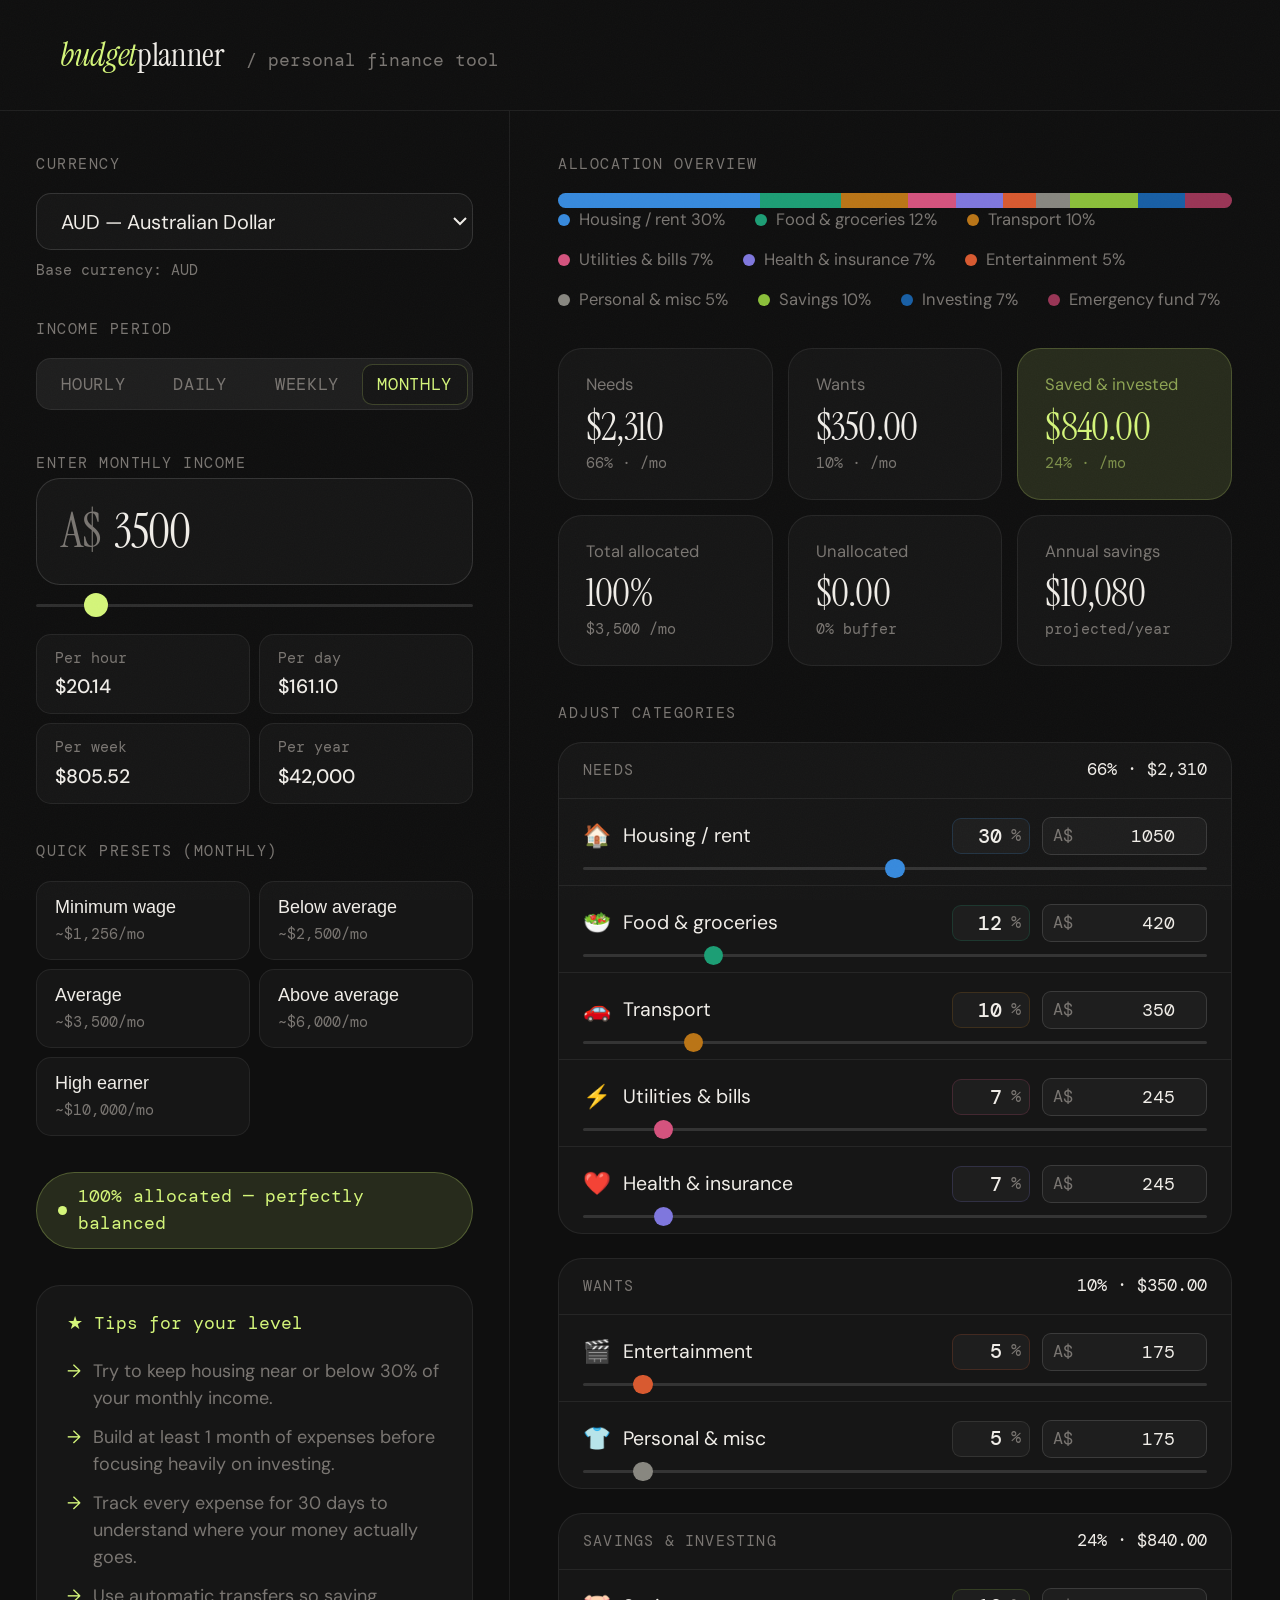
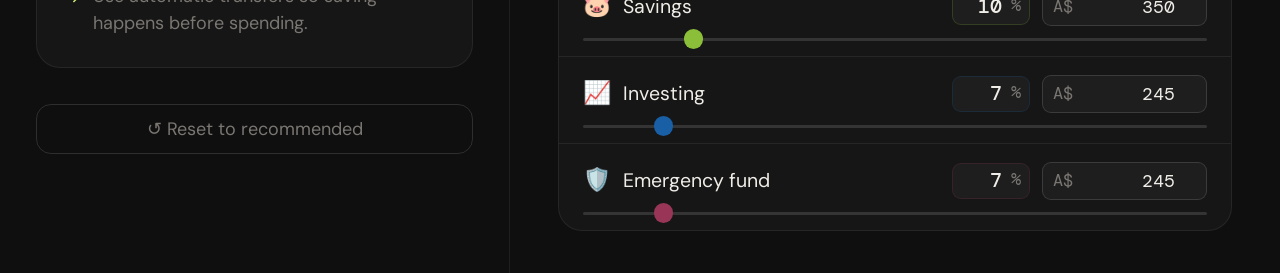
==== commit 170fa05a: "v1.1.0 - Currency Addition - Add Currency to give universal like budget planner, - Trial on Yahoo Fi" ====
--- a/index.html
+++ b/index.html
@@ -1,391 +1,92 @@
 <!DOCTYPE html>
 <html lang="en">
 <head>
-<meta charset="UTF-8">
-<meta name="viewport" content="width=device-width, initial-scale=1.0">
-<title>Budget Planner</title>
-<link rel="preconnect" href="https://fonts.googleapis.com">
-<link rel="preconnect" href="https://fonts.gstatic.com" crossorigin>
-<link href="https://fonts.googleapis.com/css2?family=DM+Mono:wght@400;500&family=Instrument+Serif:ital@0;1&family=DM+Sans:wght@300;400;500&display=swap" rel="stylesheet">
-<link rel="stylesheet" href="style.css">
+  <meta charset="UTF-8" />
+  <meta name="viewport" content="width=device-width, initial-scale=1.0" />
+  <title>Budget Planner</title>
 
+  <link rel="preconnect" href="https://fonts.googleapis.com" />
+  <link rel="preconnect" href="https://fonts.gstatic.com" crossorigin />
+  <link href="https://fonts.googleapis.com/css2?family=DM+Mono:wght@400;500&family=Instrument+Serif:ital@0;1&family=DM+Sans:wght@300;400;500;600&display=swap" rel="stylesheet" />
+  <link rel="stylesheet" href="style.css" />
 </head>
 <body>
-<div class="grain"></div>
+  <div class="grain" aria-hidden="true"></div>
 
-<header>
-  <div class="logo"><em>budget</em>planner</div>
-  <div class="logo-sub">/ personal finance tool</div>
-</header>
+  <header class="site-header">
+    <div class="logo"><em>budget</em>planner</div>
+    <div class="logo-sub">/ personal finance tool</div>
+  </header>
 
-<div class="app">
-  <aside class="sidebar fade-in">
+  <div class="app">
+    <aside class="sidebar fade-in">
+      <section>
+        <div class="section-label">Currency</div>
+        <select id="currencySelect" class="currency-select" aria-label="Currency selector"></select>
+        <div class="currency-note" id="currencyNote"></div>
+      </section>
 
-    <!-- Period selector -->
-    <div>
-      <div class="section-label">Income period</div>
-      <div class="period-tabs" id="period-tabs">
-        <button class="period-tab" data-period="hourly"  onclick="setPeriod('hourly',this)">Hourly</button>
-        <button class="period-tab" data-period="daily"   onclick="setPeriod('daily',this)">Daily</button>
-        <button class="period-tab" data-period="weekly"  onclick="setPeriod('weekly',this)">Weekly</button>
-        <button class="period-tab active" data-period="monthly" onclick="setPeriod('monthly',this)">Monthly</button>
-      </div>
-    </div>
+      <section>
+        <div class="section-label">Income period</div>
+        <div class="period-tabs" id="periodTabs" role="tablist" aria-label="Income period selector"></div>
+      </section>
 
-    <!-- Custom income input -->
-    <div>
-      <div class="section-label" id="input-label">Enter monthly income</div>
-      <div class="income-input-wrap">
-        <span class="income-prefix">$</span>
-        <input type="number" class="income-input" id="income-input"
-          placeholder="3,500" value="3500" min="0" step="1"
-          oninput="onIncomeInput(this.value)">
-      </div>
-      <!-- OR slider -->
-      <input type="range" id="income-sl" min="0" max="30000" step="50" value="3500">
-      <!-- Conversions -->
-      <div class="income-conversions" id="conv-chips"></div>
-    </div>
+      <section>
+        <label class="section-label" id="incomeLabel" for="incomeInput">Enter monthly income</label>
+        <div class="income-input-wrap">
+          <span class="income-prefix" id="incomePrefix" aria-hidden="true">$</span>
+          <input
+            type="number"
+            class="income-input"
+            id="incomeInput"
+            min="0"
+            step="1"
+            inputmode="decimal"
+            placeholder="3500"
+          />
+        </div>
 
-    <!-- Presets -->
-    <div>
-      <div class="section-label">Quick presets <span style="font-size:9px;opacity:.5">(monthly)</span></div>
-      <div class="preset-grid">
-        <button class="preset-btn" onclick="applyPreset(1256,this)">
-          <span class="p-name">Minimum wage</span><span class="p-val">~$1,256/mo</span>
-        </button>
-        <button class="preset-btn" onclick="applyPreset(2500,this)">
-          <span class="p-name">Below average</span><span class="p-val">~$2,500/mo</span>
-        </button>
-        <button class="preset-btn" onclick="applyPreset(3500,this)">
-          <span class="p-name">Average</span><span class="p-val">~$3,500/mo</span>
-        </button>
-        <button class="preset-btn" onclick="applyPreset(6000,this)">
-          <span class="p-name">Above average</span><span class="p-val">~$6,000/mo</span>
-        </button>
-        <button class="preset-btn" onclick="applyPreset(10000,this)">
-          <span class="p-name">High earner</span><span class="p-val">~$10,000/mo</span>
-        </button>
-      </div>
-    </div>
+        <input type="range" id="incomeSlider" min="0" max="30000" step="50" value="3500" aria-label="Income slider" />
+        <div class="income-conversions" id="conversionChips"></div>
+      </section>
 
-    <!-- Status -->
-    <div>
-      <div id="status-pill" class="status-pill status-ok">
-        <span class="dot"></span>
-        <span id="status-text">—</span>
-      </div>
-    </div>
+      <section>
+        <div class="section-label">Quick presets <span class="muted-small">(monthly)</span></div>
+        <div class="preset-grid" id="presetGrid"></div>
+      </section>
 
-    <!-- Tips -->
-    <div class="tip-block">
-      <div class="tip-title">★ Tips for your level</div>
-      <div id="tips-content"></div>
-    </div>
+      <section>
+        <div id="statusPill" class="status-pill status-ok" role="status">
+          <span class="dot" aria-hidden="true"></span>
+          <span id="statusText">—</span>
+        </div>
+      </section>
 
-    <button class="reset-btn" onclick="resetDefaults()">↺ Reset to recommended</button>
-  </aside>
+      <section class="tip-block">
+        <div class="tip-title">★ Tips for your level</div>
+        <div id="tipsContent"></div>
+      </section>
 
-  <main class="main fade-in">
-    <div>
-      <div class="section-label">Allocation overview</div>
-      <div class="bar-wrap" id="stacked-bar" style="margin-bottom:10px"></div>
-      <div class="legend-row" id="legend-row"></div>
-    </div>
-    <div>
-      <div class="snapshot-grid" id="snapshot-grid"></div>
-    </div>
-    <div>
-      <div class="section-label">Adjust categories</div>
-      <div class="groups" id="groups"></div>
-    </div>
-  </main>
-</div>
+      <button class="reset-btn" id="resetButton" type="button">↺ Reset to recommended</button>
+    </aside>
 
-<script>
-const CATS = [
-  {key:'rent',    label:'Housing / rent',     icon:'🏠', color:'#378ADD', def:30, group:'Needs'},
-  {key:'food',    label:'Food & groceries',   icon:'🥗', color:'#1D9E75', def:12, group:'Needs'},
-  {key:'trans',   label:'Transport',          icon:'🚗', color:'#BA7517', def:10, group:'Needs'},
-  {key:'util',    label:'Utilities & bills',  icon:'⚡', color:'#D4537E', def:7,  group:'Needs'},
-  {key:'health',  label:'Health & insurance', icon:'❤️', color:'#7F77DD', def:7,  group:'Needs'},
-  {key:'ent',     label:'Entertainment',      icon:'🎬', color:'#D85A30', def:5,  group:'Wants'},
-  {key:'personal',label:'Personal & misc',    icon:'👕', color:'#888780', def:5,  group:'Wants'},
-  {key:'savings', label:'Savings',            icon:'🐷', color:'#8BBF3A', def:10, group:'Savings & investing'},
-  {key:'invest',  label:'Investing',          icon:'📈', color:'#185FA5', def:7,  group:'Savings & investing'},
-  {key:'emerg',   label:'Emergency fund',     icon:'🛡️', color:'#993556', def:7,  group:'Savings & investing'},
-];
+    <main class="main fade-in">
+      <section>
+        <div class="section-label">Allocation overview</div>
+        <div class="bar-wrap" id="stackedBar"></div>
+        <div class="legend-row" id="legendRow"></div>
+      </section>
 
-// period → multiplier to convert input value to monthly
-const PERIODS = {
-  hourly:  { label: 'hourly',  toMonth: v => v * 8 * 21.75 },  // 8h/day, ~21.75 working days
-  daily:   { label: 'daily',   toMonth: v => v * 21.75 },
-  weekly:  { label: 'weekly',  toMonth: v => v * 4.33 },
-  monthly: { label: 'monthly', toMonth: v => v },
-};
+      <section>
+        <div class="snapshot-grid" id="snapshotGrid"></div>
+      </section>
 
-const PERIOD_SLIDER_MAX = { hourly: 200, daily: 1500, weekly: 5000, monthly: 30000 };
-const PERIOD_LABELS = { hourly:'hourly income', daily:'daily income', weekly:'weekly income', monthly:'monthly income' };
-
-let pcts = {};
-let incomeMonthly = 3500; // always stored as monthly
-let currentPeriod = 'monthly';
-let rawInput = 3500; // the value as typed by user in their chosen period
-
-CATS.forEach(c => pcts[c.key] = c.def);
-
-const fmt = n => '$' + Math.round(n).toLocaleString();
-const fmtD = n => '$' + (Math.round(n * 100) / 100).toLocaleString(undefined, {minimumFractionDigits:2,maximumFractionDigits:2});
-const totalPct = () => CATS.reduce((a,c) => a + pcts[c.key], 0);
-
-function toMonthly(val, period) { return PERIODS[period].toMonth(val); }
-
-function getConversions(monthly) {
-  return {
-    hourly:  monthly / 8 / 21.75,
-    daily:   monthly / 21.75,
-    weekly:  monthly / 4.33,
-    monthly: monthly,
-    annual:  monthly * 12,
-  };
-}
-
-function getTips(inc) {
-  if (inc <= 1500) return [
-    'Prioritize housing, food, and a small emergency buffer before anything else.',
-    'Look into housing assistance, food banks, and utility relief programs in your area.',
-    'Even $20–$50/mo saved builds a powerful habit — automate it on payday.',
-    'Cooking at home and public transport are your two biggest cost levers.'
-  ];
-  if (inc <= 3500) return [
-    'Keep housing under 30%. If it\'s higher, a roommate or side income can help.',
-    'Build 1 month of expenses as an emergency fund before starting to invest.',
-    'A Roth IRA (if eligible) is a great first investment account — $500/yr to start.',
-    'Track every expense for 30 days — awareness alone will reduce spending.'
-  ];
-  if (inc <= 7000) return [
-    'Follow 50/30/20: 50% needs, 30% wants, 20% savings & investments.',
-    'Max out your employer 401k match first — it\'s a guaranteed 50–100% return.',
-    'After a 3–6 month emergency fund, shift extra to index fund investing.',
-    'Automate savings transfers on payday so you never see the money in checking.'
-  ];
-  return [
-    'At this level, lifestyle creep is the biggest risk — lock in your savings % first.',
-    'Max your 401k ($23,500/yr) and HSA ($4,150 single) for tax advantages.',
-    'After maxing tax-advantaged accounts, open a taxable brokerage for more.',
-    'A fee-only financial advisor for a one-time plan can pay for itself many times over.'
-  ];
-}
-
-function render() {
-  const tot = totalPct();
-  const rem = 100 - tot;
-  const income = incomeMonthly;
-  const conv = getConversions(income);
-
-  // Input field & slider
-  document.getElementById('income-input').value = Math.round(rawInput);
-  document.getElementById('income-sl').value = rawInput;
-  document.getElementById('income-sl').max = PERIOD_SLIDER_MAX[currentPeriod];
-  document.getElementById('input-label').textContent = 'Enter ' + PERIOD_LABELS[currentPeriod];
-
-  // Conversion chips — show the OTHER periods
-  const chipOrder = [
-    {key:'hourly',  label:'Per hour',   val: conv.hourly},
-    {key:'daily',   label:'Per day',    val: conv.daily},
-    {key:'weekly',  label:'Per week',   val: conv.weekly},
-    {key:'monthly', label:'Per month',  val: conv.monthly},
-    {key:'annual',  label:'Per year',   val: conv.annual},
-  ].filter(c => c.key !== currentPeriod);
-
-  document.getElementById('conv-chips').innerHTML = chipOrder.map(c =>
-    `<div class="conv-chip">
-      <div class="conv-chip-label">${c.label}</div>
-      <div class="conv-chip-val">${c.key === 'annual' ? fmt(c.val) : fmtD(c.val)}</div>
-    </div>`
-  ).join('');
-
-  // Stacked bar
-  document.getElementById('stacked-bar').innerHTML = CATS.map(c =>
-    `<div class="bar-seg" style="width:${pcts[c.key]}%;background:${c.color}" title="${c.label}: ${pcts[c.key]}%"></div>`
-  ).join('');
-
-  // Legend
-  document.getElementById('legend-row').innerHTML = CATS.map(c =>
-    `<span class="legend-item"><span class="legend-dot" style="background:${c.color}"></span>${c.label} ${pcts[c.key]}%</span>`
-  ).join('');
-
-  // Status pill
-  const pill = document.getElementById('status-pill');
-  const stxt = document.getElementById('status-text');
-  if (rem > 0) {
-    pill.className = 'status-pill status-ok';
-    stxt.textContent = rem + '% unallocated — ' + fmt(income * rem / 100) + '/mo free';
-  } else if (rem === 0) {
-    pill.className = 'status-pill status-ok';
-    stxt.textContent = '100% allocated — perfectly balanced';
-  } else {
-    pill.className = 'status-pill status-over';
-    stxt.textContent = 'Over budget by ' + Math.abs(rem) + '% — reduce some categories';
-  }
-
-  // Snapshot cards
-  const needs = ['rent','food','trans','util','health'].reduce((a,k) => a + pcts[k], 0);
-  const wants = ['ent','personal'].reduce((a,k) => a + pcts[k], 0);
-  const saves = ['savings','invest','emerg'].reduce((a,k) => a + pcts[k], 0);
-  const unalloc = Math.max(0, rem);
-  document.getElementById('snapshot-grid').innerHTML = `
-    <div class="metric"><div class="metric-label">Needs</div><div class="metric-val">${fmt(income*needs/100)}</div><div class="metric-sub">${needs}% · /mo</div></div>
-    <div class="metric"><div class="metric-label">Wants</div><div class="metric-val">${fmt(income*wants/100)}</div><div class="metric-sub">${wants}% · /mo</div></div>
-    <div class="metric accent-card"><div class="metric-label">Saved &amp; invested</div><div class="metric-val">${fmt(income*saves/100)}</div><div class="metric-sub">${saves}% · /mo</div></div>
-    <div class="metric"><div class="metric-label">Total allocated</div><div class="metric-val" style="color:${rem<0?'var(--danger)':'var(--text)'}">${tot}%</div><div class="metric-sub">${fmt(income*tot/100)} /mo</div></div>
-    <div class="metric"><div class="metric-label">Unallocated</div><div class="metric-val">${fmt(income*unalloc/100)}</div><div class="metric-sub">${unalloc}% buffer</div></div>
-    <div class="metric"><div class="metric-label">Annual savings</div><div class="metric-val">${fmt(income*saves/100*12)}</div><div class="metric-sub">projected/year</div></div>
-  `;
-
-  // Tips
-  document.getElementById('tips-content').innerHTML = getTips(income).map(t =>
-    `<div class="tip-item">${t}</div>`
-  ).join('');
-
-  // Category rows
-  CATS.forEach(c => {
-    const sl = document.getElementById('sl-' + c.key);
-    const pe = document.getElementById('pct-' + c.key);
-    const ae = document.getElementById('amt-' + c.key);
-    if (sl) sl.value = pcts[c.key];
-    if (pe && document.activeElement !== pe) pe.value = pcts[c.key];
-    if (ae) ae.textContent = fmt(income * pcts[c.key] / 100) + '/mo';
-  });
-
-  // Group totals
-  ['Needs','Wants','Savings & investing'].forEach(g => {
-    const cats = CATS.filter(c => c.group === g);
-    const gtot = cats.reduce((a,c) => a + pcts[c.key], 0);
-    const el = document.getElementById('gtot-' + g.replace(/[^a-z]/gi,''));
-    if (el) el.textContent = gtot + '% · ' + fmt(income * gtot / 100);
-  });
-}
-
-function setPeriod(period, btn) {
-  currentPeriod = period;
-  document.querySelectorAll('.period-tab').forEach(b => b.classList.remove('active'));
-  btn.classList.add('active');
-  // Convert current monthly income to the new period's raw input
-  const conv = getConversions(incomeMonthly);
-  const map = { hourly: conv.hourly, daily: conv.daily, weekly: conv.weekly, monthly: conv.monthly };
-  rawInput = Math.round(map[period] * 100) / 100;
-  render();
-}
-
-function onIncomeInput(val) {
-  const v = parseFloat(val) || 0;
-  rawInput = v;
-  incomeMonthly = toMonthly(v, currentPeriod);
-  // deactivate presets
-  document.querySelectorAll('.preset-btn').forEach(b => b.classList.remove('active'));
-  render();
-}
-
-function applyPreset(monthlyVal, btn) {
-  incomeMonthly = monthlyVal;
-  const conv = getConversions(monthlyVal);
-  const map = { hourly: conv.hourly, daily: conv.daily, weekly: conv.weekly, monthly: conv.monthly };
-  rawInput = Math.round(map[currentPeriod] * 100) / 100;
-  document.querySelectorAll('.preset-btn').forEach(b => b.classList.remove('active'));
-  if (btn) btn.classList.add('active');
-  render();
-}
-
-document.getElementById('income-sl').addEventListener('input', e => {
-  rawInput = parseFloat(e.target.value);
-  incomeMonthly = toMonthly(rawInput, currentPeriod);
-  document.getElementById('income-input').value = rawInput;
-  document.querySelectorAll('.preset-btn').forEach(b => b.classList.remove('active'));
-  render();
-});
-
-function onSlide(key, val) {
-  pcts[key] = parseInt(val);
-  render();
-}
-
-function onPctInput(key, val) {
-  const v = Math.min(100, Math.max(0, parseInt(val) || 0));
-  pcts[key] = v;
-  const sl = document.getElementById('sl-' + key);
-  if (sl) sl.value = v;
-  render();
-}
-
-function onPctBlur(key, val) {
-  const v = Math.min(100, Math.max(0, parseInt(val) || 0));
-  pcts[key] = v;
-  const pe = document.getElementById('pct-' + key);
-  if (pe) pe.value = v;
-  const sl = document.getElementById('sl-' + key);
-  if (sl) sl.value = v;
-  render();
-}
-
-function resetDefaults() {
-  CATS.forEach(c => pcts[c.key] = c.def);
-  incomeMonthly = 3500;
-  currentPeriod = 'monthly';
-  rawInput = 3500;
-  document.querySelectorAll('.period-tab').forEach(b => b.classList.remove('active'));
-  document.querySelector('[data-period="monthly"]').classList.add('active');
-  document.getElementById('income-sl').value = 3500;
-  render();
-}
-
-function buildGroups() {
-  const groups = ['Needs','Wants','Savings & investing'];
-  let html = '';
-  groups.forEach(g => {
-    const cats = CATS.filter(c => c.group === g);
-    const gid = g.replace(/[^a-z]/gi,'');
-    html += `<div class="group-block">
-      <div class="group-header">
-        <span class="group-title">${g}</span>
-        <span class="group-total" id="gtot-${gid}"></span>
-      </div>`;
-    cats.forEach(c => {
-      html += `<div class="cat-row" id="row-${c.key}">
-        <div class="cat-top">
-          <span class="cat-icon">${c.icon}</span>
-          <span class="cat-name">${c.label}</span>
-          <div class="cat-pct-wrap">
-            <input type="number" class="cat-pct-input" id="pct-${c.key}"
-              min="0" max="100" step="1" value="${pcts[c.key]}"
-              oninput="onPctInput('${c.key}', this.value)"
-              onblur="onPctBlur('${c.key}', this.value)"
-              style="border-color: ${c.color}33">
-            <span class="cat-pct-suffix">%</span>
-          </div>
-          <span class="cat-amt" id="amt-${c.key}"></span>
-        </div>
-        <div class="cat-slider-row">
-          <input type="range" class="cat-sl" id="sl-${c.key}" min="0" max="60" step="1"
-            value="${pcts[c.key]}" oninput="onSlide('${c.key}',this.value)">
-        </div>
-      </div>`;
-    });
-    html += '</div>';
-  });
-  document.getElementById('groups').innerHTML = html;
-}
-
-// inject per-cat thumb colors
-const ts = document.createElement('style');
-ts.textContent = CATS.map(c =>
-  `#sl-${c.key}::-webkit-slider-thumb{background:${c.color};width:13px;height:13px;}` +
-  `#pct-${c.key}:focus{border-color:${c.color}88!important;}`
-).join('\n');
-document.head.appendChild(ts);
-
-buildGroups();
-render();
-</script>
+      <section>
+        <div class="section-label">Adjust categories</div>
+        <div class="groups" id="groups"></div>
+      </section>
+    </main>
+  </div>
+  <script src="script.js"></script>
 </body>
 </html>
--- a/style.css
+++ b/style.css
@@ -100,33 +100,34 @@
 
 /* ── Income input ── */
 .income-input-wrap {
-  position: relative;
-  margin-bottom: 8px;
-}
-.income-prefix {
-  position: absolute;
-  left: 14px;
-  top: 50%;
-  transform: translateY(-50%);
-  font-family: var(--font-display);
-  font-size: 32px;
-  color: var(--muted);
-  pointer-events: none;
-  line-height: 1;
-}
-.income-input {
-  width: 100%;
+  display: flex;
+  align-items: center;
   background: var(--surface);
   border: 1px solid var(--border2);
   border-radius: var(--radius-lg);
-  color: var(--text);
+  padding-left: 16px;
+  overflow: hidden;
+}
+
+.income-prefix {
+  flex-shrink: 0;
   font-family: var(--font-display);
   font-size: 32px;
-  padding: 14px 14px 14px 36px;
+  color: var(--muted);
+  line-height: 1;
+  margin-right: 8px;
+}
+
+.income-input {
+  width: 100%;
+  background: transparent;
+  border: none;
+  color: var(--text);
+  font-family: var(--font-display);
+  font-size: 32px;
+  padding: 14px 14px 14px 0;
   outline: none;
-  transition: border-color .15s;
   letter-spacing: -0.02em;
-  -moz-appearance: textfield;
 }
 .income-input::-webkit-inner-spin-button,
 .income-input::-webkit-outer-spin-button { -webkit-appearance: none; }
@@ -312,4 +313,49 @@
   .cat-row { grid-template-columns: 22px 1fr 44px 70px; }
   .cat-amt { display: none; }
   .snapshot-grid { grid-template-columns: 1fr 1fr; }
+}
+
+.currency-select {
+  width: 100%;
+  background: var(--surface);
+  border: 1px solid var(--border2);
+  border-radius: var(--radius);
+  color: var(--text);
+  padding: 9px 12px;
+  font-family: var(--font-body);
+}
+
+.currency-note {
+  margin-top: 6px;
+  font-size: 10px;
+  color: var(--muted);
+  font-family: var(--font-mono);
+}
+
+.cat-money-wrap {
+  position: relative;
+  width: 110px;
+}
+
+.cat-money-prefix {
+  position: absolute;
+  left: 7px;
+  top: 50%;
+  transform: translateY(-50%);
+  color: var(--muted);
+  font-size: 11px;
+  font-family: var(--font-mono);
+}
+
+.cat-money-input {
+  width: 100%;
+  background: var(--surface2);
+  border: 1px solid var(--border2);
+  border-radius: 6px;
+  color: var(--text);
+  font-family: var(--font-mono);
+  font-size: 12px;
+  padding: 4px 6px 4px 28px;
+  text-align: right;
+  outline: none;
 }
